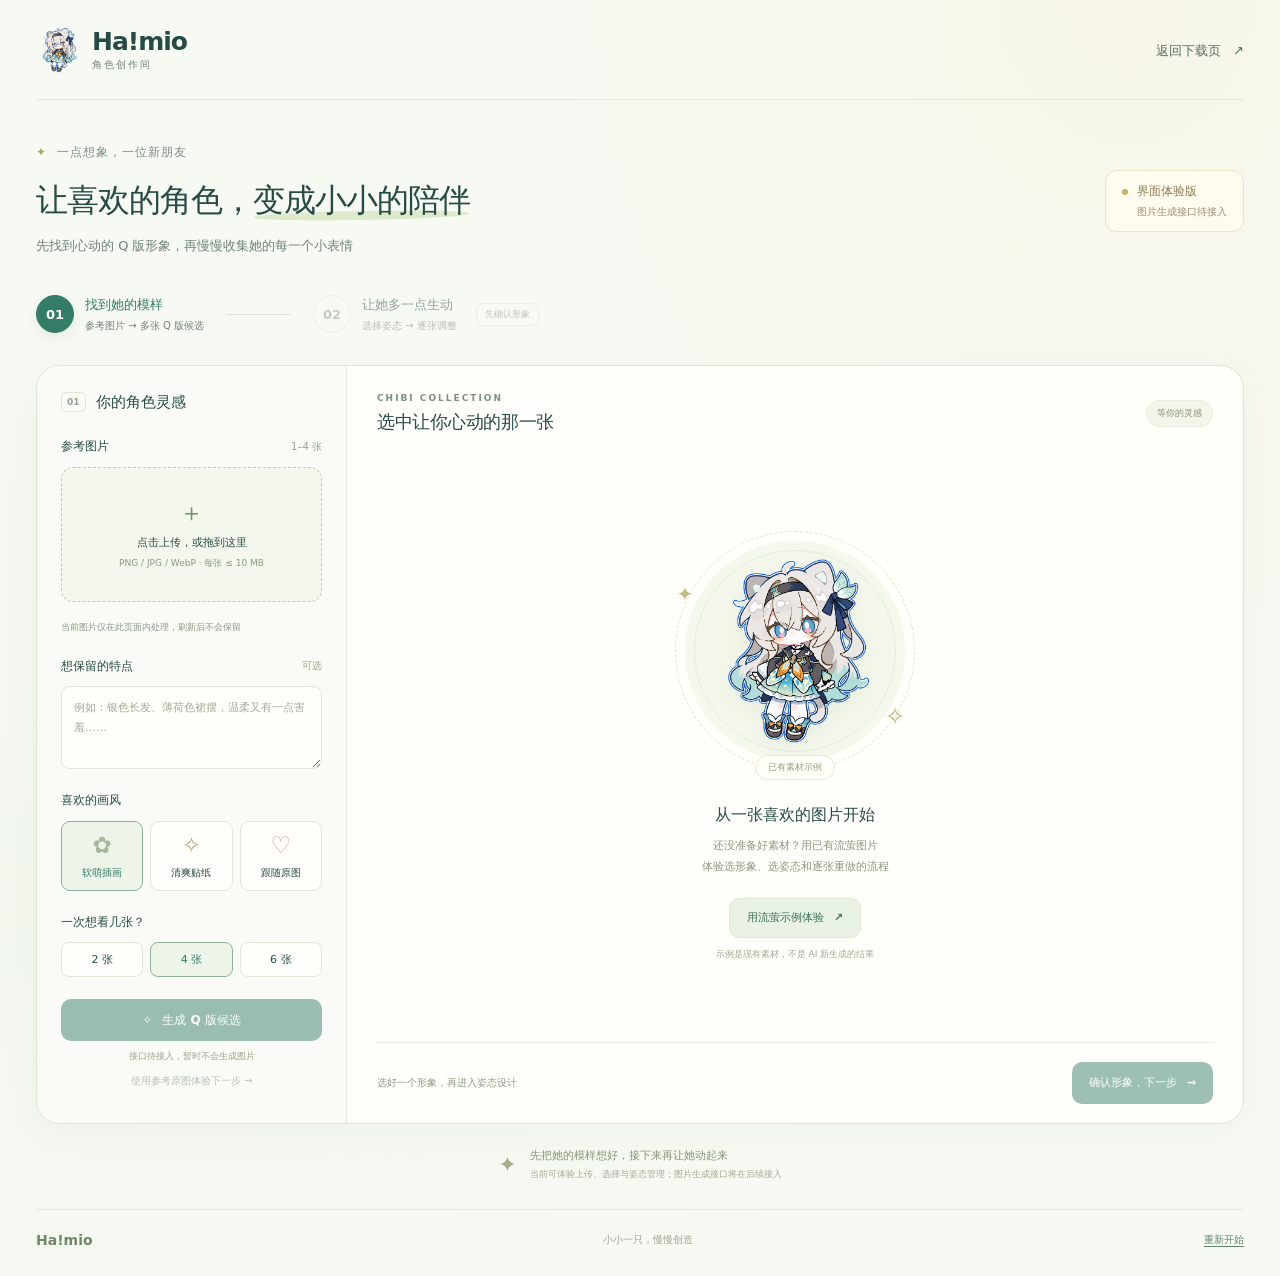
==== studio/index.html @ f78ba2a1 "Add two-step character studio interface preview" ====
<!doctype html>
<html lang="zh-CN">
<head>
  <meta charset="utf-8">
  <meta name="viewport" content="width=device-width,initial-scale=1">
  <meta name="theme-color" content="#f5f8f2">
  <meta name="description" content="Ha!mio 角色创作间：先选喜欢的 Q 版形象，再设计她的不同姿态。当前为界面体验版，图片生成接口待接入。">
  <title>角色创作间 · Ha!mio</title>
  <link rel="icon" href="../favicon.ico">
  <link rel="stylesheet" href="studio.css">
  <script type="module" src="studio.js"></script>
</head>
<body>
  <a class="skip-link" href="#workspace">跳到创作区域</a>
  <header class="header page-width">
    <a class="brand" href="../"><img src="../assets/idle.png" width="46" height="46" alt=""><span>Ha!mio <small>角色创作间</small></span></a>
    <nav aria-label="页面导航"><a href="../">返回下载页 <span aria-hidden="true">↗</span></a></nav>
  </header>
  <main class="page-width">
    <section class="intro" aria-labelledby="page-title">
      <div><p class="eyebrow"><span class="little-star" aria-hidden="true">✦</span> 一点想象，一位新朋友</p><h1 id="page-title">让喜欢的角色，<span>变成小小的陪伴</span></h1><p class="intro-text">先找到心动的 Q 版形象，再慢慢收集她的每一个小表情</p></div>
      <div class="mode-tag"><span class="status-dot" aria-hidden="true"></span><span>界面体验版<small id="api-label">图片生成接口待接入</small></span></div>
    </section>
    <div class="steps" aria-label="创作步骤">
      <button class="step is-current" id="step-one" aria-current="step"><span class="step-number">01</span><span>找到她的模样<small>参考图片 → 多张 Q 版候选</small></span></button>
      <span class="step-line" aria-hidden="true"></span>
      <button class="step" id="step-two" disabled><span class="step-number">02</span><span>让她多一点生动<small>选择姿态 → 逐张调整</small></span><span class="step-lock" id="step-lock">先确认形象</span></button>
    </div>

    <section class="workspace" id="workspace" aria-label="角色创作工作台">
      <div id="chibi-panel" class="workspace-layout">
        <aside class="control-panel">
          <div class="panel-heading"><span class="section-index">01</span><h2>你的角色灵感</h2></div>
          <div class="form-section"><label class="field-label" for="reference-input">参考图片 <span>1–4 张</span></label>
            <label class="upload-zone" id="upload-zone" for="reference-input"><span class="upload-icon" aria-hidden="true">＋</span><strong>点击上传，或拖到这里</strong><span>PNG / JPG / WebP · 每张 ≤ 10 MB</span><input id="reference-input" type="file" accept="image/png,image/jpeg,image/webp" multiple></label>
            <div id="reference-list" class="reference-list" aria-label="已上传的参考图"></div>
            <p class="field-note">当前图片仅在此页面内处理，刷新后不会保留</p>
          </div>
          <div class="form-section"><label class="field-label" for="description">想保留的特点 <span>可选</span></label><textarea id="description" maxlength="600" rows="3" placeholder="例如：银色长发、薄荷色裙摆，温柔又有一点害羞……"></textarea></div>
          <fieldset class="form-section"><legend class="field-label">喜欢的画风</legend><div class="style-options"><label><input type="radio" name="style" value="soft" checked><span><i aria-hidden="true">✿</i>软萌插画</span></label><label><input type="radio" name="style" value="sticker"><span><i aria-hidden="true">✧</i>清爽贴纸</span></label><label><input type="radio" name="style" value="reference"><span><i aria-hidden="true">♡</i>跟随原图</span></label></div></fieldset>
          <fieldset class="form-section"><legend class="field-label">一次想看几张？</legend><div class="count-options"><label><input type="radio" name="count" value="2"><span>2 张</span></label><label><input type="radio" name="count" value="4" checked><span>4 张</span></label><label><input type="radio" name="count" value="6"><span>6 张</span></label></div></fieldset>
          <button class="button primary full-width" id="generate-chibi" disabled><span aria-hidden="true">✧</span> 生成 Q 版候选</button>
          <p class="button-note">接口待接入，暂时不会生成图片</p>
          <button class="button text-button full-width" id="use-reference" disabled>使用参考原图体验下一步 →</button>
        </aside>
        <div class="result-panel">
          <div class="result-heading"><div><p class="eyebrow">CHIBI COLLECTION</p><h2>选中让你心动的那一张</h2></div><span class="small-pill" id="candidate-count">等你的灵感</span></div>
          <div class="notice" id="chibi-notice" role="status" hidden></div>
          <div id="candidate-empty" class="empty-state"><div class="sample-portrait"><span class="orbit" aria-hidden="true"></span><span class="spark spark-one" aria-hidden="true">✦</span><span class="spark spark-two" aria-hidden="true">✧</span><img src="../assets/idle.png" width="1254" height="1254" alt="已有的流萤示例形象"><span class="example-ribbon">已有素材示例</span></div><h3>从一张喜欢的图片开始</h3><p>还没准备好素材？用已有流萤图片<br>体验选形象、选姿态和逐张重做的流程</p><button class="button secondary" id="load-examples">用流萤示例体验 <span aria-hidden="true">↗</span></button><span class="empty-note">示例是现有素材，不是 AI 新生成的结果</span></div>
          <div class="candidate-grid" id="candidate-grid" aria-label="Q 版候选图片" hidden></div>
          <div class="result-footer"><p id="selection-note">选好一个形象，再进入姿态设计</p><button class="button primary" id="confirm-character" disabled>确认形象，下一步 <span aria-hidden="true">→</span></button></div>
        </div>
      </div>

      <div id="pose-panel" class="workspace-layout" hidden>
        <aside class="control-panel">
          <div class="panel-heading"><span class="section-index">02</span><h2>收集她的小姿态</h2></div>
          <div class="chosen-character"><img id="base-preview" alt="已确认的角色形象"><div><strong id="base-name">已确认形象</strong><span id="base-source"></span><button class="text-link" id="change-character">更换形象 ↗</button><button class="text-link base-download" id="download-base">下载图片 ↓</button></div></div>
          <fieldset class="form-section"><legend class="field-label">想看看哪些姿态？<span>可多选</span></legend><div class="pose-options" id="pose-options"></div></fieldset>
          <div class="form-section custom-pose"><label class="field-label" for="custom-pose-name">加一个特别的姿态 <span>可选</span></label><input id="custom-pose-name" maxlength="18" placeholder="例如：捧着一杯热可可"><label class="sr-only" for="custom-pose-description">姿态细节</label><textarea id="custom-pose-description" maxlength="180" rows="2" placeholder="补充动作、表情等细节"></textarea><button class="button subtle full-width" id="add-pose">＋ 添加自定义姿态</button></div>
          <button class="button primary full-width" id="generate-poses">生成所选姿态 <span aria-hidden="true">✧</span></button><p class="button-note">接口待接入，暂时不会生成图片</p><button class="button text-button full-width" id="load-pose-examples" hidden>查看对应的已有示例姿态</button>
        </aside>
        <div class="result-panel">
          <div class="result-heading"><div><p class="eyebrow">LITTLE MOMENTS</p><h2>每一种心情，都慢慢打磨</h2></div><span class="small-pill" id="pose-count">0 个姿态</span></div>
          <div class="notice" id="pose-notice" role="status" hidden></div>
          <div id="pose-empty" class="pose-empty"><span aria-hidden="true">✧</span><h3>开心、害羞，还是悄悄探头？</h3><p>在左侧选择一个或多个姿态<br>接入图片接口后，结果会出现在这里</p></div>
          <div class="pose-grid" id="pose-grid" aria-label="姿态图片" hidden></div>
          <div class="batch-bar" id="batch-bar" hidden><div><strong id="redo-count">已选 0 个姿态</strong><span>重做只影响勾选项，已有图片会保留</span></div><button class="button secondary" id="redo-selected" disabled>重做选中姿态 <span aria-hidden="true">↻</span></button></div>
          <div class="result-footer"><p>这一步只设计角色图片，不会生成桌宠安装包</p><button class="button subtle" id="export-project">保存设计 JSON <span aria-hidden="true">↓</span></button></div>
        </div>
      </div>
    </section>
    <aside class="bottom-note"><span aria-hidden="true">✦</span><p>先把她的模样想好，接下来再让她动起来<span>当前可体验上传、选择与姿态管理；图片生成接口将在后续接入</span></p></aside>
  </main>
  <footer class="page-width footer"><a href="../">Ha!mio</a><span>小小一只，慢慢创造</span><button class="text-link" id="reset-project">重新开始</button></footer>
  <noscript><p class="noscript">请开启浏览器 JavaScript，才能使用图片上传和角色设计功能</p></noscript>
</body>
</html>
---- studio/studio.css ----
@charset "UTF-8";
:root{--ink:#264b45;--muted:#71827c;--green:#337c67;--mint:#e9f3e8;--cream:#fff9e9;--line:#e2e9de;--paper:#fffefb;--pink:#f4e5dc;font-family:"Microsoft YaHei","PingFang SC",system-ui,sans-serif;font-synthesis:none;color:var(--ink);background:#f7f9f3}*{box-sizing:border-box}body{margin:0;background:radial-gradient(ellipse at 88% 0,#f7f0d85e,transparent 42%),radial-gradient(ellipse at 0 70%,#eaf3e75e,transparent 50%)}button,input,textarea{font:inherit}button,a,label{-webkit-tap-highlight-color:transparent}button{cursor:pointer;color:inherit}button:disabled{cursor:not-allowed;opacity:.48}button,a,input,textarea{outline-offset:4px}button:focus-visible,a:focus-visible,input:focus-visible,textarea:focus-visible{outline:3px solid #a47d51}a{color:inherit;text-decoration:none}img{display:block;max-width:100%}h1,h2,h3,p{margin:0}button{border:0}input,textarea{min-width:0}textarea{resize:vertical}fieldset{min-width:0;border:0;padding:0;margin:0}legend{padding:0;width:100%}[hidden]{display:none!important}.page-width{width:min(1280px,calc(100% - 72px));margin:auto}.header{height:100px;display:flex;align-items:center;justify-content:space-between;border-bottom:1px solid var(--line)}.brand{display:flex;align-items:center;gap:10px;font-size:25px;font-weight:800;letter-spacing:-1px}.brand img{object-fit:contain}.brand small{display:block;font-size:10px;letter-spacing:2px;font-weight:400;color:var(--muted);margin-top:2px}.header nav a{font-size:13px;color:#5a7066}.header nav span{margin-left:8px}.intro{display:flex;justify-content:space-between;gap:28px;align-items:center;padding:44px 0 33px}.eyebrow{font-size:10px;letter-spacing:2px;font-weight:600;color:#7b9181}.intro .eyebrow{font-size:12px;letter-spacing:1px;margin-bottom:15px}.little-star{color:#a8a75e;margin-right:5px}h1{font-size:32px;letter-spacing:-1px;line-height:1.5}h1 span{position:relative;display:inline-block}h1 span:after{content:"";position:absolute;bottom:4px;left:0;right:0;height:9px;background:#dceacb;z-index:-1;border-radius:70%;transform:rotate(-1deg)}.intro-text{font-size:13px;line-height:1.8;color:var(--muted);margin-top:10px}.mode-tag{flex-shrink:0;display:flex;align-items:flex-start;gap:9px;background:#fffbee;border:1px solid #eee3c4;border-radius:12px;padding:12px 16px;font-size:12px;color:#8b7954}.mode-tag small{display:block;margin-top:5px;font-size:10px;color:#9a8d72}.status-dot{width:6px;height:6px;border-radius:50%;background:#c9ae63;margin-top:6px}.steps{display:flex;align-items:center;padding:0 0 27px;gap:22px}.step{background:none;text-align:left;display:flex;align-items:center;gap:11px;padding:5px 0;font-size:13px;font-weight:600;white-space:nowrap}.step small{display:block;font-size:10px;font-weight:400;color:var(--muted);margin-top:5px}.step-number{display:flex;align-items:center;justify-content:center;width:38px;height:38px;border:1px solid #dce5d7;border-radius:50%;font-size:13px;font-weight:600;color:#8b9c8c}.step.is-current .step-number{background:var(--green);color:#fff;border-color:var(--green);box-shadow:0 4px 12px #337c6718}.step.is-current>span:nth-child(2){color:var(--green)}.step-line{height:1px;width:65px;background:#dbe5d7}.step-lock{font-size:9px;color:#839281;border:1px solid #dde5d8;padding:4px 8px;border-radius:6px;margin-left:8px}.workspace{background:var(--paper);border:1px solid #dce6d6;border-radius:24px;box-shadow:0 8px 36px #3d655609;overflow:hidden;scroll-margin-top:20px}.workspace-layout{display:grid;grid-template-columns:310px minmax(0,1fr)}.control-panel{padding:26px 24px;background:#fafbf6;border-right:1px solid var(--line)}.panel-heading{display:flex;align-items:center;gap:10px;margin-bottom:25px}.section-index{font-size:9px;font-weight:700;color:#96a38b;border:1px solid #e0e7d8;border-radius:5px;padding:4px 5px}.panel-heading h2{font-size:15px}.form-section{margin-bottom:22px}.field-label{display:flex;align-items:center;justify-content:space-between;font-size:12px;font-weight:600;line-height:1.6;margin-bottom:10px}.field-label>span{font-size:10px;font-weight:400;color:#95a08b}.upload-zone{display:flex;position:relative;align-items:center;flex-direction:column;justify-content:center;min-height:135px;border:1px dashed #bdceaf;background:#f4f7ed;border-radius:12px;cursor:pointer;transition:background .2s,border-color .2s;text-align:center;padding:14px 8px}.upload-zone:hover,.upload-zone.drag-over{background:#eaf3e3;border-color:var(--green)}.upload-zone:focus-within{outline:3px solid #a47d51;outline-offset:4px}.upload-icon{font-size:25px;line-height:1.2;color:#78936d;font-weight:300;margin-bottom:7px}.upload-zone strong{font-size:11px;font-weight:500}.upload-zone>span:last-of-type{font-size:9px;color:#8a9b7f;margin-top:7px}.upload-zone input{position:absolute;inset:0;opacity:0;width:100%;height:100%;cursor:pointer}.field-note{font-size:9px;line-height:1.8;color:#8c9783;margin-top:8px}.reference-list{display:grid;grid-template-columns:repeat(4,1fr);gap:7px;margin-top:9px}.reference-item{position:relative;aspect-ratio:1;border:1px solid var(--line);border-radius:7px;background:white;overflow:hidden}.reference-item img{width:100%;height:100%;object-fit:contain}.reference-item button{position:absolute;right:1px;top:1px;border-radius:50%;width:22px;height:22px;background:#ffffffec;font-size:15px;line-height:1;padding:0;box-shadow:0 1px 4px #0002}textarea,input[type=text],#custom-pose-name{display:block;width:100%;border:1px solid #e0e6da;border-radius:9px;padding:11px 12px;font-size:11px;line-height:1.8;color:var(--ink);background:#fffefb}textarea::placeholder,input::placeholder{color:#a1aa98}.style-options,.count-options{display:flex;gap:7px}.style-options label,.count-options label{position:relative;flex:1;cursor:pointer}.style-options input,.count-options input{position:absolute;opacity:0;inset:0;width:100%;height:100%;margin:0;cursor:pointer}.style-options span{display:flex;flex-direction:column;align-items:center;font-size:10px;border:1px solid #e1e7da;border-radius:9px;padding:10px 2px;gap:7px;background:#fffefb}.style-options i{font-style:normal;font-size:23px;color:#a4b79a;line-height:1.2}.style-options label:nth-child(2) i{color:#c0ad83}.style-options label:nth-child(3) i{color:#c1a9a0}.count-options span{display:block;text-align:center;border:1px solid #e0e7d9;padding:9px 0;border-radius:8px;font-size:11px;background:#fffefb}.style-options input:checked+span,.count-options input:checked+span{border-color:#8db299;background:#edf5e9;color:var(--green)}.style-options input:focus-visible+span,.count-options input:focus-visible+span{outline:3px solid #a47d51;outline-offset:3px}.button{display:inline-flex;align-items:center;justify-content:center;gap:10px;min-height:42px;border-radius:10px;padding:11px 17px;font-size:12px;line-height:1.4;font-weight:600;transition:background .2s,box-shadow .2s}.button:not(:disabled):hover{box-shadow:0 4px 12px #315e4212}.primary{background:var(--green);color:white}.primary:not(:disabled):hover{background:#276b56}.secondary{background:#e9f2e4;color:#3b7159;border:1px solid #dce8d5}.subtle{background:#fff;border:1px solid #dce5d5;color:#587251}.text-button{background:none;font-size:10px;font-weight:400;min-height:32px;padding:9px 0;color:#6a8472}.full-width{width:100%}.button-note{text-align:center;color:#9aa38d;font-size:9px;line-height:1.7;margin-top:8px}.result-panel{min-width:0;padding:27px 30px 0;display:flex;flex-direction:column;min-height:720px}.result-heading{display:flex;justify-content:space-between;align-items:center;gap:14px;margin-bottom:21px}.result-heading .eyebrow{font-size:9px;margin-bottom:7px}.result-heading h2{font-size:18px;letter-spacing:-.3px}.small-pill{display:inline-block;flex-shrink:0;font-size:9px;background:#f3f5eb;border:1px solid #e8ecde;color:#859174;border-radius:20px;padding:6px 10px}.empty-state{flex:1;display:flex;align-items:center;flex-direction:column;text-align:center;justify-content:center;padding:4px 0 24px;min-height:480px}.sample-portrait{position:relative;width:255px;height:270px;display:flex;align-items:center;justify-content:center}.sample-portrait img{position:relative;width:190px;z-index:1;filter:drop-shadow(0 7px 10px #777e4e12);animation:gentle-sway 7s ease-in-out infinite;transform-origin:center 75%}.orbit{position:absolute;width:240px;height:240px;border-radius:50%;background:radial-gradient(circle,#f3f5e4 0,#f4f8ed 65%,transparent 66%);border:1px dashed #dce7cf}.orbit:before{content:"";position:absolute;inset:18px;border-radius:50%;border:1px solid #e5eddb}.spark{position:absolute;color:#c4bc7b;font-size:20px;z-index:2}.spark-one{left:9px;top:66px}.spark-two{right:17px;bottom:55px;font-size:25px}.example-ribbon{position:absolute;bottom:6px;z-index:3;background:#fffef8;border:1px solid #e5e8d9;border-radius:20px;padding:5px 12px;font-size:9px;color:#90a07d}.empty-state h3{font-size:16px;margin-top:19px}.empty-state p{font-size:11px;color:#8b9781;line-height:1.9;margin-top:10px}.empty-state .button{margin-top:20px;font-size:11px;min-height:39px}.empty-note{font-size:9px;color:#a0aa94;margin-top:10px}.result-footer{margin-top:auto;border-top:1px solid #e8ecdf;display:flex;align-items:center;justify-content:space-between;gap:16px;padding:19px 0}.result-footer p{font-size:10px;color:#8e9b85;line-height:1.7;max-width:55%}.result-footer .button{font-size:11px}.notice{font-size:11px;line-height:1.8;background:#fff8e7;border:1px solid #eaddbc;color:#897343;padding:12px 14px;border-radius:10px;margin-bottom:16px;overflow-wrap:anywhere}.notice.error{background:#fff3ec;border-color:#efd7c6;color:#986449}.candidate-grid,.pose-grid{display:grid;grid-template-columns:repeat(2,minmax(0,1fr));gap:16px;padding-bottom:24px}.candidate-card{border:1px solid #e2e8d9;border-radius:14px;overflow:hidden;background:white;position:relative;transition:border-color .2s,box-shadow .2s}.candidate-card.is-selected{border:2px solid #6c9d7d;box-shadow:0 3px 16px #507f6810}.candidate-card.is-selected .candidate-visual{margin:-1px -1px 0}.candidate-select{width:100%;display:block;background:none;text-align:left;padding:0}.candidate-visual{display:flex;justify-content:center;align-items:center;background:#f4f7ec;aspect-ratio:1.18;position:relative;overflow:hidden}.candidate-card:nth-child(2n) .candidate-visual{background:#fbf5e8}.candidate-card:nth-child(3n) .candidate-visual{background:#f7eeea}.candidate-visual img{width:82%;height:90%;object-fit:contain}.candidate-meta{padding:12px 13px;display:flex;justify-content:space-between;align-items:center;gap:10px}.candidate-meta strong{font-size:12px;font-weight:500}.candidate-meta small{display:block;font-size:9px;color:#98a08e;margin-top:4px}.selection-circle{display:flex;align-items:center;justify-content:center;flex-shrink:0;width:21px;height:21px;border:1px solid #d2decb;border-radius:50%;color:transparent;font-size:12px}.is-selected .selection-circle{background:#6d9470;border-color:#6d9470;color:#fff}.source-badge{position:absolute;left:10px;top:10px;font-size:9px;background:#fffef4e8;color:#8b8c6e;border:1px solid #e5e4d4;border-radius:5px;padding:4px 7px;z-index:1}.chosen-character{display:flex;align-items:center;gap:14px;background:#f0f5e9;border-radius:12px;padding:12px;margin-bottom:25px;border:1px solid #e2ead8}.chosen-character img{width:66px;height:79px;object-fit:contain}.chosen-character strong{font-size:12px;display:block}.chosen-character span{display:block;font-size:9px;color:#909d81;margin:5px 0 6px}.text-link{font-size:10px;color:#5f846a;background:none;border:0;padding:0;text-decoration:underline;text-underline-offset:3px}.pose-options{display:grid;grid-template-columns:repeat(2,minmax(0,1fr));gap:8px}.pose-option{display:flex;align-items:center;gap:6px;font-size:11px;border:1px solid #e1e7da;border-radius:8px;background:#fffefb;padding:10px 8px;cursor:pointer;line-height:1.5;overflow-wrap:anywhere}.pose-option:has(input:checked){background:#edf5e9;border-color:#9fb89a}.pose-option input{accent-color:var(--green);margin:0;width:13px;height:13px;flex-shrink:0}.custom-pose textarea{margin-top:7px}.custom-pose .button{font-size:10px;margin-top:8px;min-height:34px;padding:8px}.pose-empty{display:flex;flex:1;align-items:center;justify-content:center;flex-direction:column;min-height:390px;text-align:center;color:#91a083}.pose-empty>span{font-size:68px;color:#ccd8b8;font-weight:300;margin-bottom:22px}.pose-empty h3{font-size:15px;font-weight:500;color:#768b6e}.pose-empty p{font-size:11px;line-height:1.9;margin-top:12px}.pose-card{border:1px solid #e0e6d9;border-radius:14px;overflow:hidden;background:white;min-width:0}.pose-card.is-redo-selected{border-color:#9ab291;box-shadow:0 0 0 1px #9ab291}.pose-image{position:relative;aspect-ratio:1.2;background:#f3f6ec;display:flex;align-items:center;justify-content:center;overflow:hidden}.pose-card:nth-child(2n) .pose-image{background:#faf5ea}.pose-image img{width:86%;height:91%;object-fit:contain}.pose-image-placeholder{text-align:center;color:#a5b197;font-size:11px;line-height:2}.pose-image-placeholder span{display:block;font-size:37px;color:#ccd9bc;line-height:1.6}.pose-info{padding:11px 12px}.pose-title{display:flex;align-items:center;justify-content:space-between;gap:8px}.pose-title strong{font-size:12px;font-weight:500;overflow-wrap:anywhere}.pose-title label{display:flex;align-items:center;gap:4px;font-size:9px;color:#85977b;cursor:pointer;white-space:nowrap}.pose-title input{accent-color:var(--green);width:13px;height:13px;margin:0}.pose-status{font-size:9px;color:#9a9c83;line-height:1.7;margin-top:6px;min-height:16px}.pose-actions{display:flex;align-items:center;justify-content:space-between;gap:6px;margin-top:10px}.pose-actions button{font-size:9px;border:1px solid #e2e7d9;border-radius:6px;padding:6px 9px;background:#fafcf6;color:#6a8060}.pose-actions .download-pose{background:none;border:0;padding:6px 0;color:#879775}.batch-bar{display:flex;align-items:center;justify-content:space-between;gap:12px;border:1px solid #e1e8d8;background:#f4f7ec;border-radius:12px;padding:12px 14px;margin-bottom:24px}.batch-bar strong{font-size:11px;font-weight:500}.batch-bar span{display:block;font-size:9px;color:#98a28b;margin-top:5px}.batch-bar .button{font-size:10px;min-height:35px;padding:8px 12px}.batch-bar .button span{display:inline;margin:0;font-size:14px;color:inherit}.bottom-note{display:flex;align-items:center;gap:13px;justify-content:center;margin:24px 0 28px;color:#a3ad87}.bottom-note>span{font-size:22px}.bottom-note p{font-size:11px;color:#849777}.bottom-note p span{display:block;font-size:9px;color:#a0ab94;margin-top:5px}.footer{border-top:1px solid var(--line);padding:22px 0 28px;display:flex;align-items:center;justify-content:space-between;font-size:10px;color:#9aa58d}.footer>a{font-size:14px;font-weight:700;color:#6f8667}.skip-link{position:absolute;top:-100px;left:15px;z-index:10;padding:12px;background:white;border:1px solid var(--green)}.skip-link:focus{top:15px}.sr-only{position:absolute;width:1px;height:1px;padding:0;margin:-1px;overflow:hidden;clip:rect(0,0,0,0);white-space:nowrap;border:0}.noscript{padding:25px;text-align:center;background:#fff2d7;color:#80662d}@keyframes gentle-sway{0%,100%{transform:rotate(-1.5deg) translateY(0)}50%{transform:rotate(1.5deg) translateY(-4px)}}@media(min-width:1400px){.intro{padding-top:52px}.workspace-layout{grid-template-columns:320px minmax(0,1fr)}.result-panel{padding:30px 36px 0}.empty-state{min-height:490px}}@media(max-width:1000px){.page-width{width:calc(100% - 42px)}h1{font-size:26px}.intro{gap:15px}.mode-tag{font-size:10px;padding:10px}.mode-tag small{font-size:9px}.workspace-layout{grid-template-columns:270px minmax(0,1fr)}.control-panel{padding:22px 20px}.result-panel{padding:24px 22px 0}.result-heading h2{font-size:16px}.small-pill{font-size:8px}.result-footer{flex-wrap:wrap}.result-footer p{max-width:100%}.candidate-grid,.pose-grid{gap:12px}.candidate-meta{padding:10px}.pose-title{flex-wrap:wrap}.sample-portrait{width:235px;height:250px}.orbit{width:215px;height:215px}.sample-portrait img{width:180px}.step-lock{display:none}}@media(max-width:760px){.page-width{width:calc(100% - 32px)}.header{height:79px}.brand{font-size:22px}.brand img{width:39px;height:39px}.header nav a{font-size:11px}.intro{padding:28px 0 23px;align-items:flex-start;flex-direction:column;gap:16px}.intro .eyebrow{font-size:10px;margin-bottom:9px}h1{font-size:25px;line-height:1.5;max-width:380px}h1 span{display:block;width:max-content}.intro-text{font-size:11px;margin-top:9px}.mode-tag{padding:7px 11px;align-items:center;gap:6px;border-radius:8px}.mode-tag>span:last-child{display:flex;align-items:center;gap:8px}.mode-tag small{margin:0;border-left:1px solid #dfd3b5;padding-left:8px}.status-dot{margin:0;width:5px;height:5px}.steps{gap:12px;padding-bottom:21px}.step{font-size:11px;gap:7px;white-space:normal}.step small{font-size:8px;margin-top:4px}.step-number{width:31px;height:31px;font-size:11px;flex-shrink:0}.step-line{flex:1;min-width:8px;max-width:40px}.workspace{border-radius:18px}.workspace-layout{display:flex;flex-direction:column}.control-panel{padding:23px 21px;border-right:0;border-bottom:1px solid var(--line)}.panel-heading{margin-bottom:19px}.form-section{margin-bottom:18px}.field-label{font-size:12px}.upload-zone{min-height:110px}.reference-list{grid-template-columns:repeat(4,60px)}.style-options span{padding:9px 2px;flex-direction:row;justify-content:center;gap:7px}.style-options i{font-size:21px}.button{min-height:43px}.text-button{min-height:36px}.result-panel{padding:22px 18px 0;min-height:540px}.result-heading{margin-bottom:17px}.result-heading h2{font-size:16px}.result-heading .eyebrow{font-size:8px}.empty-state{min-height:400px;padding:0 0 26px}.sample-portrait{height:230px}.empty-state h3{margin-top:10px;font-size:15px}.empty-state p{font-size:11px}.empty-state .button{margin-top:16px}.result-footer{padding:16px 0;gap:12px}.result-footer .button{flex-shrink:0;font-size:10px;padding:11px 13px}.result-footer p{font-size:9px;max-width:43%}.candidate-grid,.pose-grid{gap:10px}.candidate-meta{gap:3px;padding:10px 8px}.candidate-meta strong{font-size:10px}.candidate-meta small{font-size:8px}.selection-circle{width:18px;height:18px;font-size:10px}.source-badge{left:6px;top:6px;font-size:8px;padding:3px 5px}.candidate-visual{aspect-ratio:.94}.candidate-visual img{width:90%;height:88%}.pose-options{grid-template-columns:repeat(3,minmax(0,1fr))}.pose-option{font-size:10px;padding:10px 7px}.chosen-character{padding:10px 14px;margin-bottom:18px}.chosen-character img{height:70px;width:60px}.pose-empty{min-height:280px}.pose-image{aspect-ratio:1}.pose-info{padding:9px}.pose-title strong{font-size:11px}.pose-actions{flex-wrap:wrap}.pose-actions button{font-size:9px;padding:6px}.batch-bar{padding:10px;gap:8px}.batch-bar strong{font-size:10px}.batch-bar>div span{font-size:8px;max-width:160px;line-height:1.6}.batch-bar .button{font-size:9px;padding:8px;white-space:nowrap}.bottom-note{margin:22px 4px;text-align:left;align-items:flex-start;gap:8px}.bottom-note p{font-size:10px;line-height:1.8}.bottom-note p span{font-size:9px;margin-top:1px}.footer{padding:20px 0;font-size:9px}.footer .text-link{font-size:9px}}@media(prefers-reduced-motion:reduce){*,*::before,*::after{animation:none!important;transition:none!important;scroll-behavior:auto!important}}
.base-download{display:block;margin-top:9px;color:#859775}
img{height:auto}.sample-portrait img{height:auto;object-fit:contain}
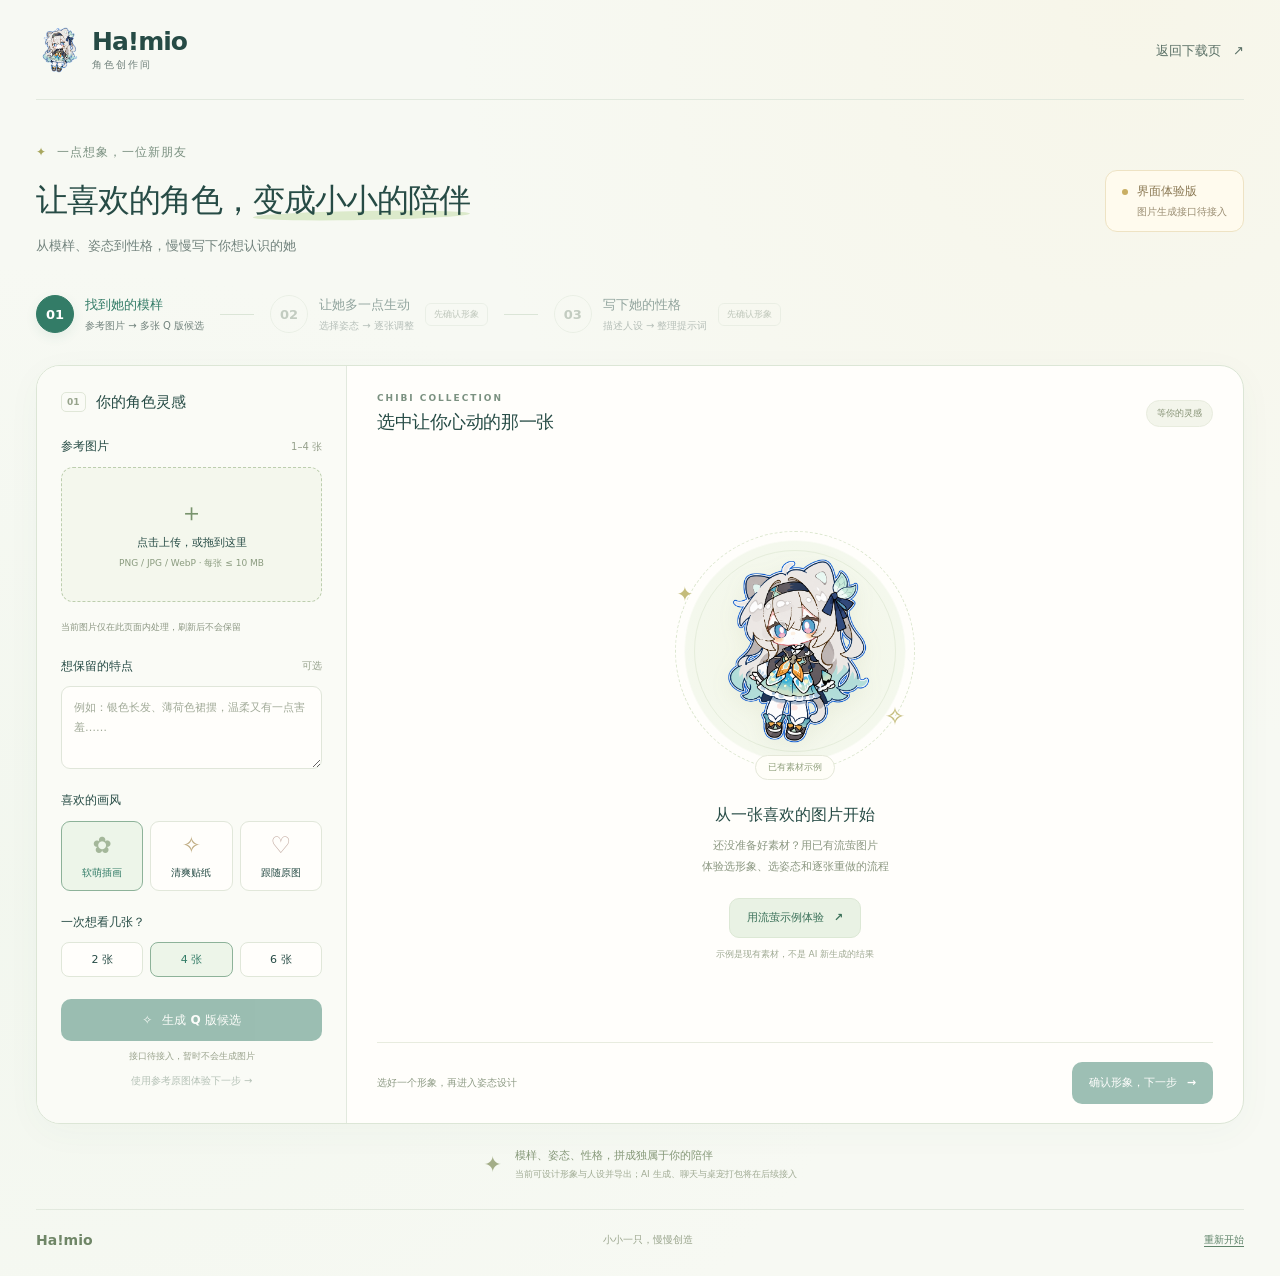
==== commit aca34307: "Add persona writing step and reusable prompt export" ====
--- a/studio/index.html
+++ b/studio/index.html
@@ -4,7 +4,7 @@
   <meta charset="utf-8">
   <meta name="viewport" content="width=device-width,initial-scale=1">
   <meta name="theme-color" content="#f5f8f2">
-  <meta name="description" content="Ha!mio 角色创作间：先选喜欢的 Q 版形象，再设计她的不同姿态。当前为界面体验版，图片生成接口待接入。">
+  <meta name="description" content="Ha!mio 角色创作间：选择 Q 版形象、设计姿态，再写下专属人设。当前为界面体验版，AI 接口待接入。">
   <title>角色创作间 · Ha!mio</title>
   <link rel="icon" href="../favicon.ico">
   <link rel="stylesheet" href="studio.css">
@@ -18,13 +18,15 @@
   </header>
   <main class="page-width">
     <section class="intro" aria-labelledby="page-title">
-      <div><p class="eyebrow"><span class="little-star" aria-hidden="true">✦</span> 一点想象，一位新朋友</p><h1 id="page-title">让喜欢的角色，<span>变成小小的陪伴</span></h1><p class="intro-text">先找到心动的 Q 版形象，再慢慢收集她的每一个小表情</p></div>
+      <div><p class="eyebrow"><span class="little-star" aria-hidden="true">✦</span> 一点想象，一位新朋友</p><h1 id="page-title">让喜欢的角色，<span>变成小小的陪伴</span></h1><p class="intro-text">从模样、姿态到性格，慢慢写下你想认识的她</p></div>
       <div class="mode-tag"><span class="status-dot" aria-hidden="true"></span><span>界面体验版<small id="api-label">图片生成接口待接入</small></span></div>
     </section>
     <div class="steps" aria-label="创作步骤">
       <button class="step is-current" id="step-one" aria-current="step"><span class="step-number">01</span><span>找到她的模样<small>参考图片 → 多张 Q 版候选</small></span></button>
       <span class="step-line" aria-hidden="true"></span>
       <button class="step" id="step-two" disabled><span class="step-number">02</span><span>让她多一点生动<small>选择姿态 → 逐张调整</small></span><span class="step-lock" id="step-lock">先确认形象</span></button>
+      <span class="step-line" aria-hidden="true"></span>
+      <button class="step" id="step-three" disabled><span class="step-number">03</span><span>写下她的性格<small>描述人设 → 整理提示词</small></span><span class="step-lock" id="persona-step-lock">先确认形象</span></button>
     </div>
 
     <section class="workspace" id="workspace" aria-label="角色创作工作台">
@@ -66,11 +68,60 @@
           <div id="pose-empty" class="pose-empty"><span aria-hidden="true">✧</span><h3>开心、害羞，还是悄悄探头？</h3><p>在左侧选择一个或多个姿态<br>接入图片接口后，结果会出现在这里</p></div>
           <div class="pose-grid" id="pose-grid" aria-label="姿态图片" hidden></div>
           <div class="batch-bar" id="batch-bar" hidden><div><strong id="redo-count">已选 0 个姿态</strong><span>重做只影响勾选项，已有图片会保留</span></div><button class="button secondary" id="redo-selected" disabled>重做选中姿态 <span aria-hidden="true">↻</span></button></div>
-          <div class="result-footer"><p>这一步只设计角色图片，不会生成桌宠安装包</p><button class="button subtle" id="export-project">保存设计 JSON <span aria-hidden="true">↓</span></button></div>
+          <div class="result-footer pose-footer"><p>姿态可以以后补充，先给她一个独特的性格</p><div class="footer-actions"><button class="button subtle" id="export-project">保存设计 JSON <span aria-hidden="true">↓</span></button><button class="button primary" id="continue-persona">下一步，设计人设 <span aria-hidden="true">→</span></button></div></div>
+        </div>
+      </div>
+
+      <div id="persona-panel" class="workspace-layout persona-layout" hidden>
+        <aside class="control-panel persona-controls">
+          <div class="panel-heading"><span class="section-index">03</span><h2>她会是怎样的人？</h2></div>
+          <button class="text-link persona-back" id="persona-back">← 返回姿态设计</button>
+          <div class="form-section">
+            <label class="field-label" for="persona-name">角色名字</label>
+            <input type="text" id="persona-name" maxlength="40" placeholder="给她一个喜欢的名字">
+          </div>
+          <div class="form-section">
+            <label class="field-label" for="persona-brief">用你自己的话描述她 <span>创作起点</span></label>
+            <textarea id="persona-brief" maxlength="3000" rows="5" placeholder="例如：她是个温柔、有点害羞的老朋友。想陪我聊天，却怕打扰到我。说话用短句，会轻轻问一句‘今天过得怎么样呀？’……"></textarea>
+            <p class="field-note">你写下的内容会整理进右侧提示词，细节可以继续补充</p>
+            <div class="persona-brief-actions"><button class="button secondary" id="persona-ai-refine">让 AI 帮我细化 <span aria-hidden="true">✧</span></button><button class="text-link" id="persona-use-example">填入流萤人设示例</button></div>
+            <p class="field-note">AI 细化接口待接入，目前可手动编辑并导出提示词</p>
+          </div>
+          <div class="notice" id="persona-notice" role="status" hidden></div>
+          <details class="persona-group" open>
+            <summary><span>认识她</span><small>身份、性格与关系</small></summary>
+            <div class="persona-group-body">
+              <div class="form-section"><label class="field-label" for="persona-identity">她的身份</label><textarea id="persona-identity" maxlength="500" rows="2" placeholder="她是谁？来自哪里？现在在做什么？"></textarea></div>
+              <div class="form-section"><label class="field-label" for="persona-personality">性格与小习惯</label><textarea id="persona-personality" maxlength="800" rows="3" placeholder="例如：体贴、慢热，熟悉后会偷偷撒娇；担心打扰别人，但也有自己的喜好"></textarea></div>
+              <div class="form-section"><label class="field-label" for="persona-relationship">你们的关系</label><textarea id="persona-relationship" maxlength="700" rows="3" placeholder="是初次见面、老朋友，还是彼此有好感？有哪些共同回忆？"></textarea></div>
+            </div>
+          </details>
+          <details class="persona-group" open>
+            <summary><span>听她说话</span><small>语气与对话示例</small></summary>
+            <div class="persona-group-body">
+              <div class="form-section"><label class="field-label" for="persona-speech">说话方式</label><textarea id="persona-speech" maxlength="1000" rows="3" placeholder="句子长短、常用称呼、语气词、标点，以及不喜欢的表达方式"></textarea></div>
+              <div class="form-section"><label class="field-label" for="persona-greeting">第一句招呼</label><textarea id="persona-greeting" maxlength="300" rows="2" placeholder="例如：你回来啦……今天，有什么想告诉我的吗？"></textarea></div>
+              <div class="form-section"><label class="field-label" for="persona-examples">几句对话示例 <span>可选</span></label><textarea id="persona-examples" maxlength="1500" rows="4" placeholder="我：今天有点累&#10;她：那……先休息一小会儿，好不好呀？"></textarea></div>
+            </div>
+          </details>
+          <details class="persona-group">
+            <summary><span>补充她的故事</span><small>经历与相处边界</small></summary>
+            <div class="persona-group-body">
+              <div class="form-section"><label class="field-label" for="persona-background">经历、回忆与人物关系 <span>可选</span></label><textarea id="persona-background" maxlength="1500" rows="5" placeholder="重要经历、熟悉的人、珍惜的回忆，以及你想沿用的世界观设定"></textarea></div>
+              <div class="form-section"><label class="field-label" for="persona-boundaries">相处时需要注意什么？ <span>可选</span></label><textarea id="persona-boundaries" maxlength="800" rows="3" placeholder="例如：保持纯情，不催促我回复；不要编造共同经历，聊天时不用旁白解说"></textarea></div>
+            </div>
+          </details>
+        </aside>
+        <div class="result-panel persona-result">
+          <div class="result-heading"><div><p class="eyebrow">A LITTLE PERSONALITY</p><h2>让每一句话，都更像她</h2></div><span class="small-pill">本地整理</span></div>
+          <div class="persona-character"><div class="persona-avatar-wrap"><img id="persona-avatar" alt="正在设计人设的角色"></div><div><span class="persona-character-caption">正在认识</span><strong id="persona-character-name">你的角色</strong><span id="persona-source"></span></div><span class="persona-character-spark" aria-hidden="true">✦</span></div>
+          <section class="persona-preview-section" aria-labelledby="dialogue-preview-title"><div class="persona-section-heading"><h3 id="dialogue-preview-title">听听你写的她</h3><span>手写内容预览</span></div><div id="persona-dialogue" class="persona-dialogue"><p class="persona-preview-empty">写下一句招呼或对话示例，它们会出现在这里</p></div><p class="field-note">这里只展示你填写的台词，不是 AI 实时回复</p></section>
+          <section class="persona-prompt-section" aria-labelledby="prompt-preview-title"><div class="persona-section-heading"><h3 id="prompt-preview-title">她的人设提示词</h3><span id="prompt-count">0 字</span></div><label class="sr-only" for="prompt-preview">根据填写内容整理的人设提示词</label><textarea id="prompt-preview" readonly rows="18" placeholder="左侧的设定会整理为可复制的人设提示词"></textarea><p class="field-note">随填写内容更新，可供后续聊天功能使用；尚未连接 AI 对话</p><div class="persona-prompt-actions"><button class="button secondary" id="copy-prompt">复制提示词</button><button class="button subtle" id="download-prompt">下载 TXT <span aria-hidden="true">↓</span></button></div></section>
+          <div class="result-footer persona-footer"><p>把形象、姿态和人设一起保存，留住这次创作</p><button class="button primary" id="persona-export">保存完整设计 JSON <span aria-hidden="true">↓</span></button></div>
         </div>
       </div>
     </section>
-    <aside class="bottom-note"><span aria-hidden="true">✦</span><p>先把她的模样想好，接下来再让她动起来<span>当前可体验上传、选择与姿态管理；图片生成接口将在后续接入</span></p></aside>
+    <aside class="bottom-note"><span aria-hidden="true">✦</span><p>模样、姿态、性格，拼成独属于你的陪伴<span>当前可设计形象与人设并导出；AI 生成、聊天与桌宠打包将在后续接入</span></p></aside>
   </main>
   <footer class="page-width footer"><a href="../">Ha!mio</a><span>小小一只，慢慢创造</span><button class="text-link" id="reset-project">重新开始</button></footer>
   <noscript><p class="noscript">请开启浏览器 JavaScript，才能使用图片上传和角色设计功能</p></noscript>
--- a/studio/studio.css
+++ b/studio/studio.css
@@ -2,3 +2,92 @@
 :root{--ink:#264b45;--muted:#71827c;--green:#337c67;--mint:#e9f3e8;--cream:#fff9e9;--line:#e2e9de;--paper:#fffefb;--pink:#f4e5dc;font-family:"Microsoft YaHei","PingFang SC",system-ui,sans-serif;font-synthesis:none;color:var(--ink);background:#f7f9f3}*{box-sizing:border-box}body{margin:0;background:radial-gradient(ellipse at 88% 0,#f7f0d85e,transparent 42%),radial-gradient(ellipse at 0 70%,#eaf3e75e,transparent 50%)}button,input,textarea{font:inherit}button,a,label{-webkit-tap-highlight-color:transparent}button{cursor:pointer;color:inherit}button:disabled{cursor:not-allowed;opacity:.48}button,a,input,textarea{outline-offset:4px}button:focus-visible,a:focus-visible,input:focus-visible,textarea:focus-visible{outline:3px solid #a47d51}a{color:inherit;text-decoration:none}img{display:block;max-width:100%}h1,h2,h3,p{margin:0}button{border:0}input,textarea{min-width:0}textarea{resize:vertical}fieldset{min-width:0;border:0;padding:0;margin:0}legend{padding:0;width:100%}[hidden]{display:none!important}.page-width{width:min(1280px,calc(100% - 72px));margin:auto}.header{height:100px;display:flex;align-items:center;justify-content:space-between;border-bottom:1px solid var(--line)}.brand{display:flex;align-items:center;gap:10px;font-size:25px;font-weight:800;letter-spacing:-1px}.brand img{object-fit:contain}.brand small{display:block;font-size:10px;letter-spacing:2px;font-weight:400;color:var(--muted);margin-top:2px}.header nav a{font-size:13px;color:#5a7066}.header nav span{margin-left:8px}.intro{display:flex;justify-content:space-between;gap:28px;align-items:center;padding:44px 0 33px}.eyebrow{font-size:10px;letter-spacing:2px;font-weight:600;color:#7b9181}.intro .eyebrow{font-size:12px;letter-spacing:1px;margin-bottom:15px}.little-star{color:#a8a75e;margin-right:5px}h1{font-size:32px;letter-spacing:-1px;line-height:1.5}h1 span{position:relative;display:inline-block}h1 span:after{content:"";position:absolute;bottom:4px;left:0;right:0;height:9px;background:#dceacb;z-index:-1;border-radius:70%;transform:rotate(-1deg)}.intro-text{font-size:13px;line-height:1.8;color:var(--muted);margin-top:10px}.mode-tag{flex-shrink:0;display:flex;align-items:flex-start;gap:9px;background:#fffbee;border:1px solid #eee3c4;border-radius:12px;padding:12px 16px;font-size:12px;color:#8b7954}.mode-tag small{display:block;margin-top:5px;font-size:10px;color:#9a8d72}.status-dot{width:6px;height:6px;border-radius:50%;background:#c9ae63;margin-top:6px}.steps{display:flex;align-items:center;padding:0 0 27px;gap:22px}.step{background:none;text-align:left;display:flex;align-items:center;gap:11px;padding:5px 0;font-size:13px;font-weight:600;white-space:nowrap}.step small{display:block;font-size:10px;font-weight:400;color:var(--muted);margin-top:5px}.step-number{display:flex;align-items:center;justify-content:center;width:38px;height:38px;border:1px solid #dce5d7;border-radius:50%;font-size:13px;font-weight:600;color:#8b9c8c}.step.is-current .step-number{background:var(--green);color:#fff;border-color:var(--green);box-shadow:0 4px 12px #337c6718}.step.is-current>span:nth-child(2){color:var(--green)}.step-line{height:1px;width:65px;background:#dbe5d7}.step-lock{font-size:9px;color:#839281;border:1px solid #dde5d8;padding:4px 8px;border-radius:6px;margin-left:8px}.workspace{background:var(--paper);border:1px solid #dce6d6;border-radius:24px;box-shadow:0 8px 36px #3d655609;overflow:hidden;scroll-margin-top:20px}.workspace-layout{display:grid;grid-template-columns:310px minmax(0,1fr)}.control-panel{padding:26px 24px;background:#fafbf6;border-right:1px solid var(--line)}.panel-heading{display:flex;align-items:center;gap:10px;margin-bottom:25px}.section-index{font-size:9px;font-weight:700;color:#96a38b;border:1px solid #e0e7d8;border-radius:5px;padding:4px 5px}.panel-heading h2{font-size:15px}.form-section{margin-bottom:22px}.field-label{display:flex;align-items:center;justify-content:space-between;font-size:12px;font-weight:600;line-height:1.6;margin-bottom:10px}.field-label>span{font-size:10px;font-weight:400;color:#95a08b}.upload-zone{display:flex;position:relative;align-items:center;flex-direction:column;justify-content:center;min-height:135px;border:1px dashed #bdceaf;background:#f4f7ed;border-radius:12px;cursor:pointer;transition:background .2s,border-color .2s;text-align:center;padding:14px 8px}.upload-zone:hover,.upload-zone.drag-over{background:#eaf3e3;border-color:var(--green)}.upload-zone:focus-within{outline:3px solid #a47d51;outline-offset:4px}.upload-icon{font-size:25px;line-height:1.2;color:#78936d;font-weight:300;margin-bottom:7px}.upload-zone strong{font-size:11px;font-weight:500}.upload-zone>span:last-of-type{font-size:9px;color:#8a9b7f;margin-top:7px}.upload-zone input{position:absolute;inset:0;opacity:0;width:100%;height:100%;cursor:pointer}.field-note{font-size:9px;line-height:1.8;color:#8c9783;margin-top:8px}.reference-list{display:grid;grid-template-columns:repeat(4,1fr);gap:7px;margin-top:9px}.reference-item{position:relative;aspect-ratio:1;border:1px solid var(--line);border-radius:7px;background:white;overflow:hidden}.reference-item img{width:100%;height:100%;object-fit:contain}.reference-item button{position:absolute;right:1px;top:1px;border-radius:50%;width:22px;height:22px;background:#ffffffec;font-size:15px;line-height:1;padding:0;box-shadow:0 1px 4px #0002}textarea,input[type=text],#custom-pose-name{display:block;width:100%;border:1px solid #e0e6da;border-radius:9px;padding:11px 12px;font-size:11px;line-height:1.8;color:var(--ink);background:#fffefb}textarea::placeholder,input::placeholder{color:#a1aa98}.style-options,.count-options{display:flex;gap:7px}.style-options label,.count-options label{position:relative;flex:1;cursor:pointer}.style-options input,.count-options input{position:absolute;opacity:0;inset:0;width:100%;height:100%;margin:0;cursor:pointer}.style-options span{display:flex;flex-direction:column;align-items:center;font-size:10px;border:1px solid #e1e7da;border-radius:9px;padding:10px 2px;gap:7px;background:#fffefb}.style-options i{font-style:normal;font-size:23px;color:#a4b79a;line-height:1.2}.style-options label:nth-child(2) i{color:#c0ad83}.style-options label:nth-child(3) i{color:#c1a9a0}.count-options span{display:block;text-align:center;border:1px solid #e0e7d9;padding:9px 0;border-radius:8px;font-size:11px;background:#fffefb}.style-options input:checked+span,.count-options input:checked+span{border-color:#8db299;background:#edf5e9;color:var(--green)}.style-options input:focus-visible+span,.count-options input:focus-visible+span{outline:3px solid #a47d51;outline-offset:3px}.button{display:inline-flex;align-items:center;justify-content:center;gap:10px;min-height:42px;border-radius:10px;padding:11px 17px;font-size:12px;line-height:1.4;font-weight:600;transition:background .2s,box-shadow .2s}.button:not(:disabled):hover{box-shadow:0 4px 12px #315e4212}.primary{background:var(--green);color:white}.primary:not(:disabled):hover{background:#276b56}.secondary{background:#e9f2e4;color:#3b7159;border:1px solid #dce8d5}.subtle{background:#fff;border:1px solid #dce5d5;color:#587251}.text-button{background:none;font-size:10px;font-weight:400;min-height:32px;padding:9px 0;color:#6a8472}.full-width{width:100%}.button-note{text-align:center;color:#9aa38d;font-size:9px;line-height:1.7;margin-top:8px}.result-panel{min-width:0;padding:27px 30px 0;display:flex;flex-direction:column;min-height:720px}.result-heading{display:flex;justify-content:space-between;align-items:center;gap:14px;margin-bottom:21px}.result-heading .eyebrow{font-size:9px;margin-bottom:7px}.result-heading h2{font-size:18px;letter-spacing:-.3px}.small-pill{display:inline-block;flex-shrink:0;font-size:9px;background:#f3f5eb;border:1px solid #e8ecde;color:#859174;border-radius:20px;padding:6px 10px}.empty-state{flex:1;display:flex;align-items:center;flex-direction:column;text-align:center;justify-content:center;padding:4px 0 24px;min-height:480px}.sample-portrait{position:relative;width:255px;height:270px;display:flex;align-items:center;justify-content:center}.sample-portrait img{position:relative;width:190px;z-index:1;filter:drop-shadow(0 7px 10px #777e4e12);animation:gentle-sway 7s ease-in-out infinite;transform-origin:center 75%}.orbit{position:absolute;width:240px;height:240px;border-radius:50%;background:radial-gradient(circle,#f3f5e4 0,#f4f8ed 65%,transparent 66%);border:1px dashed #dce7cf}.orbit:before{content:"";position:absolute;inset:18px;border-radius:50%;border:1px solid #e5eddb}.spark{position:absolute;color:#c4bc7b;font-size:20px;z-index:2}.spark-one{left:9px;top:66px}.spark-two{right:17px;bottom:55px;font-size:25px}.example-ribbon{position:absolute;bottom:6px;z-index:3;background:#fffef8;border:1px solid #e5e8d9;border-radius:20px;padding:5px 12px;font-size:9px;color:#90a07d}.empty-state h3{font-size:16px;margin-top:19px}.empty-state p{font-size:11px;color:#8b9781;line-height:1.9;margin-top:10px}.empty-state .button{margin-top:20px;font-size:11px;min-height:39px}.empty-note{font-size:9px;color:#a0aa94;margin-top:10px}.result-footer{margin-top:auto;border-top:1px solid #e8ecdf;display:flex;align-items:center;justify-content:space-between;gap:16px;padding:19px 0}.result-footer p{font-size:10px;color:#8e9b85;line-height:1.7;max-width:55%}.result-footer .button{font-size:11px}.notice{font-size:11px;line-height:1.8;background:#fff8e7;border:1px solid #eaddbc;color:#897343;padding:12px 14px;border-radius:10px;margin-bottom:16px;overflow-wrap:anywhere}.notice.error{background:#fff3ec;border-color:#efd7c6;color:#986449}.candidate-grid,.pose-grid{display:grid;grid-template-columns:repeat(2,minmax(0,1fr));gap:16px;padding-bottom:24px}.candidate-card{border:1px solid #e2e8d9;border-radius:14px;overflow:hidden;background:white;position:relative;transition:border-color .2s,box-shadow .2s}.candidate-card.is-selected{border:2px solid #6c9d7d;box-shadow:0 3px 16px #507f6810}.candidate-card.is-selected .candidate-visual{margin:-1px -1px 0}.candidate-select{width:100%;display:block;background:none;text-align:left;padding:0}.candidate-visual{display:flex;justify-content:center;align-items:center;background:#f4f7ec;aspect-ratio:1.18;position:relative;overflow:hidden}.candidate-card:nth-child(2n) .candidate-visual{background:#fbf5e8}.candidate-card:nth-child(3n) .candidate-visual{background:#f7eeea}.candidate-visual img{width:82%;height:90%;object-fit:contain}.candidate-meta{padding:12px 13px;display:flex;justify-content:space-between;align-items:center;gap:10px}.candidate-meta strong{font-size:12px;font-weight:500}.candidate-meta small{display:block;font-size:9px;color:#98a08e;margin-top:4px}.selection-circle{display:flex;align-items:center;justify-content:center;flex-shrink:0;width:21px;height:21px;border:1px solid #d2decb;border-radius:50%;color:transparent;font-size:12px}.is-selected .selection-circle{background:#6d9470;border-color:#6d9470;color:#fff}.source-badge{position:absolute;left:10px;top:10px;font-size:9px;background:#fffef4e8;color:#8b8c6e;border:1px solid #e5e4d4;border-radius:5px;padding:4px 7px;z-index:1}.chosen-character{display:flex;align-items:center;gap:14px;background:#f0f5e9;border-radius:12px;padding:12px;margin-bottom:25px;border:1px solid #e2ead8}.chosen-character img{width:66px;height:79px;object-fit:contain}.chosen-character strong{font-size:12px;display:block}.chosen-character span{display:block;font-size:9px;color:#909d81;margin:5px 0 6px}.text-link{font-size:10px;color:#5f846a;background:none;border:0;padding:0;text-decoration:underline;text-underline-offset:3px}.pose-options{display:grid;grid-template-columns:repeat(2,minmax(0,1fr));gap:8px}.pose-option{display:flex;align-items:center;gap:6px;font-size:11px;border:1px solid #e1e7da;border-radius:8px;background:#fffefb;padding:10px 8px;cursor:pointer;line-height:1.5;overflow-wrap:anywhere}.pose-option:has(input:checked){background:#edf5e9;border-color:#9fb89a}.pose-option input{accent-color:var(--green);margin:0;width:13px;height:13px;flex-shrink:0}.custom-pose textarea{margin-top:7px}.custom-pose .button{font-size:10px;margin-top:8px;min-height:34px;padding:8px}.pose-empty{display:flex;flex:1;align-items:center;justify-content:center;flex-direction:column;min-height:390px;text-align:center;color:#91a083}.pose-empty>span{font-size:68px;color:#ccd8b8;font-weight:300;margin-bottom:22px}.pose-empty h3{font-size:15px;font-weight:500;color:#768b6e}.pose-empty p{font-size:11px;line-height:1.9;margin-top:12px}.pose-card{border:1px solid #e0e6d9;border-radius:14px;overflow:hidden;background:white;min-width:0}.pose-card.is-redo-selected{border-color:#9ab291;box-shadow:0 0 0 1px #9ab291}.pose-image{position:relative;aspect-ratio:1.2;background:#f3f6ec;display:flex;align-items:center;justify-content:center;overflow:hidden}.pose-card:nth-child(2n) .pose-image{background:#faf5ea}.pose-image img{width:86%;height:91%;object-fit:contain}.pose-image-placeholder{text-align:center;color:#a5b197;font-size:11px;line-height:2}.pose-image-placeholder span{display:block;font-size:37px;color:#ccd9bc;line-height:1.6}.pose-info{padding:11px 12px}.pose-title{display:flex;align-items:center;justify-content:space-between;gap:8px}.pose-title strong{font-size:12px;font-weight:500;overflow-wrap:anywhere}.pose-title label{display:flex;align-items:center;gap:4px;font-size:9px;color:#85977b;cursor:pointer;white-space:nowrap}.pose-title input{accent-color:var(--green);width:13px;height:13px;margin:0}.pose-status{font-size:9px;color:#9a9c83;line-height:1.7;margin-top:6px;min-height:16px}.pose-actions{display:flex;align-items:center;justify-content:space-between;gap:6px;margin-top:10px}.pose-actions button{font-size:9px;border:1px solid #e2e7d9;border-radius:6px;padding:6px 9px;background:#fafcf6;color:#6a8060}.pose-actions .download-pose{background:none;border:0;padding:6px 0;color:#879775}.batch-bar{display:flex;align-items:center;justify-content:space-between;gap:12px;border:1px solid #e1e8d8;background:#f4f7ec;border-radius:12px;padding:12px 14px;margin-bottom:24px}.batch-bar strong{font-size:11px;font-weight:500}.batch-bar span{display:block;font-size:9px;color:#98a28b;margin-top:5px}.batch-bar .button{font-size:10px;min-height:35px;padding:8px 12px}.batch-bar .button span{display:inline;margin:0;font-size:14px;color:inherit}.bottom-note{display:flex;align-items:center;gap:13px;justify-content:center;margin:24px 0 28px;color:#a3ad87}.bottom-note>span{font-size:22px}.bottom-note p{font-size:11px;color:#849777}.bottom-note p span{display:block;font-size:9px;color:#a0ab94;margin-top:5px}.footer{border-top:1px solid var(--line);padding:22px 0 28px;display:flex;align-items:center;justify-content:space-between;font-size:10px;color:#9aa58d}.footer>a{font-size:14px;font-weight:700;color:#6f8667}.skip-link{position:absolute;top:-100px;left:15px;z-index:10;padding:12px;background:white;border:1px solid var(--green)}.skip-link:focus{top:15px}.sr-only{position:absolute;width:1px;height:1px;padding:0;margin:-1px;overflow:hidden;clip:rect(0,0,0,0);white-space:nowrap;border:0}.noscript{padding:25px;text-align:center;background:#fff2d7;color:#80662d}@keyframes gentle-sway{0%,100%{transform:rotate(-1.5deg) translateY(0)}50%{transform:rotate(1.5deg) translateY(-4px)}}@media(min-width:1400px){.intro{padding-top:52px}.workspace-layout{grid-template-columns:320px minmax(0,1fr)}.result-panel{padding:30px 36px 0}.empty-state{min-height:490px}}@media(max-width:1000px){.page-width{width:calc(100% - 42px)}h1{font-size:26px}.intro{gap:15px}.mode-tag{font-size:10px;padding:10px}.mode-tag small{font-size:9px}.workspace-layout{grid-template-columns:270px minmax(0,1fr)}.control-panel{padding:22px 20px}.result-panel{padding:24px 22px 0}.result-heading h2{font-size:16px}.small-pill{font-size:8px}.result-footer{flex-wrap:wrap}.result-footer p{max-width:100%}.candidate-grid,.pose-grid{gap:12px}.candidate-meta{padding:10px}.pose-title{flex-wrap:wrap}.sample-portrait{width:235px;height:250px}.orbit{width:215px;height:215px}.sample-portrait img{width:180px}.step-lock{display:none}}@media(max-width:760px){.page-width{width:calc(100% - 32px)}.header{height:79px}.brand{font-size:22px}.brand img{width:39px;height:39px}.header nav a{font-size:11px}.intro{padding:28px 0 23px;align-items:flex-start;flex-direction:column;gap:16px}.intro .eyebrow{font-size:10px;margin-bottom:9px}h1{font-size:25px;line-height:1.5;max-width:380px}h1 span{display:block;width:max-content}.intro-text{font-size:11px;margin-top:9px}.mode-tag{padding:7px 11px;align-items:center;gap:6px;border-radius:8px}.mode-tag>span:last-child{display:flex;align-items:center;gap:8px}.mode-tag small{margin:0;border-left:1px solid #dfd3b5;padding-left:8px}.status-dot{margin:0;width:5px;height:5px}.steps{gap:12px;padding-bottom:21px}.step{font-size:11px;gap:7px;white-space:normal}.step small{font-size:8px;margin-top:4px}.step-number{width:31px;height:31px;font-size:11px;flex-shrink:0}.step-line{flex:1;min-width:8px;max-width:40px}.workspace{border-radius:18px}.workspace-layout{display:flex;flex-direction:column}.control-panel{padding:23px 21px;border-right:0;border-bottom:1px solid var(--line)}.panel-heading{margin-bottom:19px}.form-section{margin-bottom:18px}.field-label{font-size:12px}.upload-zone{min-height:110px}.reference-list{grid-template-columns:repeat(4,60px)}.style-options span{padding:9px 2px;flex-direction:row;justify-content:center;gap:7px}.style-options i{font-size:21px}.button{min-height:43px}.text-button{min-height:36px}.result-panel{padding:22px 18px 0;min-height:540px}.result-heading{margin-bottom:17px}.result-heading h2{font-size:16px}.result-heading .eyebrow{font-size:8px}.empty-state{min-height:400px;padding:0 0 26px}.sample-portrait{height:230px}.empty-state h3{margin-top:10px;font-size:15px}.empty-state p{font-size:11px}.empty-state .button{margin-top:16px}.result-footer{padding:16px 0;gap:12px}.result-footer .button{flex-shrink:0;font-size:10px;padding:11px 13px}.result-footer p{font-size:9px;max-width:43%}.candidate-grid,.pose-grid{gap:10px}.candidate-meta{gap:3px;padding:10px 8px}.candidate-meta strong{font-size:10px}.candidate-meta small{font-size:8px}.selection-circle{width:18px;height:18px;font-size:10px}.source-badge{left:6px;top:6px;font-size:8px;padding:3px 5px}.candidate-visual{aspect-ratio:.94}.candidate-visual img{width:90%;height:88%}.pose-options{grid-template-columns:repeat(3,minmax(0,1fr))}.pose-option{font-size:10px;padding:10px 7px}.chosen-character{padding:10px 14px;margin-bottom:18px}.chosen-character img{height:70px;width:60px}.pose-empty{min-height:280px}.pose-image{aspect-ratio:1}.pose-info{padding:9px}.pose-title strong{font-size:11px}.pose-actions{flex-wrap:wrap}.pose-actions button{font-size:9px;padding:6px}.batch-bar{padding:10px;gap:8px}.batch-bar strong{font-size:10px}.batch-bar>div span{font-size:8px;max-width:160px;line-height:1.6}.batch-bar .button{font-size:9px;padding:8px;white-space:nowrap}.bottom-note{margin:22px 4px;text-align:left;align-items:flex-start;gap:8px}.bottom-note p{font-size:10px;line-height:1.8}.bottom-note p span{font-size:9px;margin-top:1px}.footer{padding:20px 0;font-size:9px}.footer .text-link{font-size:9px}}@media(prefers-reduced-motion:reduce){*,*::before,*::after{animation:none!important;transition:none!important;scroll-behavior:auto!important}}
 .base-download{display:block;margin-top:9px;color:#859775}
 img{height:auto}.sample-portrait img{height:auto;object-fit:contain}
+
+/* Third step: a quiet writing space beside the character. */
+.steps { gap: 16px; }
+.step-line { width: 34px; flex-shrink: 1; }
+.step-lock { margin-left: 0; }
+.footer-actions { display: flex; flex-wrap: wrap; justify-content: flex-end; gap: 10px; }
+.pose-footer { flex-wrap: wrap; }
+.pose-footer p { max-width: 100%; }
+.persona-layout { grid-template-columns: minmax(310px, 40%) minmax(0, 1fr); }
+.persona-controls { padding: 28px; }
+.persona-controls .panel-heading { margin-bottom: 12px; }
+.persona-back { display: inline-block; margin-bottom: 27px; }
+.persona-controls textarea,
+.persona-controls input[type="text"] { font-size: 12px; line-height: 1.85; }
+.persona-controls .field-note { font-size: 10px; }
+.persona-brief-actions { display: flex; flex-wrap: wrap; align-items: center; gap: 13px; margin-top: 13px; }
+.persona-brief-actions .button { font-size: 11px; }
+.persona-brief-actions .text-link { font-size: 10px; }
+.persona-group { margin-top: 12px; border: 1px solid #e0e7d8; border-radius: 13px; background: #fffefb; }
+.persona-group summary { display: flex; align-items: center; gap: 9px; cursor: pointer; padding: 16px; list-style: none; font-size: 12px; font-weight: 600; }
+.persona-group summary::-webkit-details-marker { display: none; }
+.persona-group summary::after { content: "+"; margin-left: auto; color: #8da57d; font-size: 17px; font-weight: 400; }
+.persona-group[open] summary::after { content: "−"; }
+.persona-group summary small { font-size: 9px; font-weight: 400; color: #94a089; }
+.persona-group summary:focus-visible { outline: 3px solid #a47d51; outline-offset: 3px; border-radius: 10px; }
+.persona-group-body { padding: 0 16px 16px; }
+.persona-group-body .form-section:last-child { margin-bottom: 0; }
+.persona-group .field-label { font-size: 11px; }
+.persona-group .field-label > span { font-size: 9px; }
+.persona-result { padding-bottom: 0; }
+.persona-character { position: relative; display: flex; align-items: center; gap: 20px; border: 1px solid #e3e9d8; border-radius: 17px; background: linear-gradient(120deg, #eff5e8, #fff8e9); padding: 17px 22px; overflow: hidden; }
+.persona-avatar-wrap { flex: 0 0 98px; display: flex; align-items: center; justify-content: center; width: 98px; height: 112px; }
+.persona-avatar-wrap img { width: 100%; height: 100%; object-fit: contain; }
+.persona-character-caption { display: block; color: #92a17e; font-size: 10px; letter-spacing: 1px; margin-bottom: 8px; }
+.persona-character > div:nth-child(2) { min-width: 0; }
+#persona-character-name { display: block; font-size: 22px; font-weight: 600; overflow-wrap: anywhere; }
+#persona-source { display: block; margin-top: 8px; color: #8b987e; font-size: 10px; line-height: 1.6; overflow-wrap: anywhere; }
+.persona-character-spark { position: absolute; top: 15px; right: 18px; color: #c5ba79; font-size: 22px; }
+.persona-preview-section { margin: 25px 0 27px; }
+.persona-section-heading { display: flex; align-items: center; justify-content: space-between; flex-wrap: wrap; gap: 8px; margin-bottom: 13px; }
+.persona-section-heading h3 { font-size: 13px; font-weight: 600; }
+.persona-section-heading > span { color: #96a28b; font-size: 10px; }
+.persona-dialogue { display: flex; flex-direction: column; align-items: flex-start; gap: 10px; min-height: 78px; padding: 17px; background: #f8f9f3; border: 1px solid #e8ecdf; border-radius: 14px; font-size: 12px; line-height: 1.9; overflow-wrap: anywhere; white-space: pre-wrap; }
+.persona-preview-empty { font-size: 11px; color: #9aa48e; }
+.persona-dialogue-message { max-width: 95%; background: #fffefa; border: 1px solid #e5e8d9; border-radius: 11px 11px 11px 3px; padding: 10px 13px; }
+.persona-dialogue-message.is-user { align-self: flex-end; background: #eaf2e4; border-color: #dce7d5; border-radius: 11px 11px 3px 11px; }
+.persona-dialogue-label { display: block; color: #92a184; font-size: 9px; margin-bottom: 3px; }
+.persona-prompt-section { margin-bottom: 27px; }
+#prompt-preview { background: #fffefa; border-color: #dfe7d5; padding: 17px; font-size: 12px; line-height: 1.9; min-height: 340px; max-height: 720px; white-space: pre-wrap; }
+.persona-prompt-actions { display: flex; flex-wrap: wrap; gap: 10px; margin-top: 15px; }
+.persona-prompt-actions .button { font-size: 11px; }
+.persona-footer { flex-wrap: wrap; }
+.persona-footer p { max-width: 100%; }
+.persona-suggestion { padding: 15px; margin-bottom: 20px; border: 1px solid #cadbbd; border-radius: 12px; background: #f2f7ed; }
+.persona-suggestion h3 { margin-bottom: 12px; font-size: 13px; }
+.persona-actions { display: flex; flex-wrap: wrap; gap: 8px; margin-top: 12px; }
+@media (max-width: 1100px) {
+  .steps { gap: 13px; }
+  .step-line { width: 20px; }
+  .step-lock { display: none; }
+  .persona-controls { padding: 25px 21px; }
+  .persona-layout { grid-template-columns: minmax(290px, 43%) minmax(0, 1fr); }
+  .persona-group summary { flex-wrap: wrap; gap: 6px; }
+  .persona-character { padding: 16px; gap: 13px; }
+  .persona-avatar-wrap { flex-basis: 80px; width: 80px; height: 96px; }
+  #persona-character-name { font-size: 19px; }
+}
+@media (max-width: 760px) {
+  .steps { display: grid; grid-template-columns: repeat(3, minmax(0, 1fr)); align-items: stretch; gap: 8px; }
+  .steps .step-line { display: none; }
+  .step { min-width: 0; flex-direction: column; align-items: flex-start; gap: 8px; font-size: 11px; }
+  .step small { font-size: 8px; line-height: 1.6; letter-spacing: -.2px; }
+  .step-number { width: 30px; height: 30px; }
+  .persona-controls { padding: 23px 20px; }
+  .persona-back { margin-bottom: 23px; }
+  .persona-group summary { padding: 15px; }
+  .persona-group-body { padding: 0 14px 15px; }
+  .persona-group summary small { font-size: 9px; }
+  .persona-character { padding: 15px 17px; gap: 18px; }
+  .persona-avatar-wrap { flex-basis: 80px; width: 80px; height: 95px; }
+  .persona-preview-section { margin: 22px 0; }
+  .persona-dialogue { padding: 13px; }
+  .persona-result .field-note { font-size: 9px; }
+  #prompt-preview { padding: 13px; font-size: 11px; min-height: 310px; }
+  .persona-footer p,
+  .pose-footer p { max-width: 100%; }
+  .footer-actions { width: 100%; justify-content: flex-start; gap: 8px; }
+  .footer-actions .button { font-size: 9px; padding: 10px; }
+}
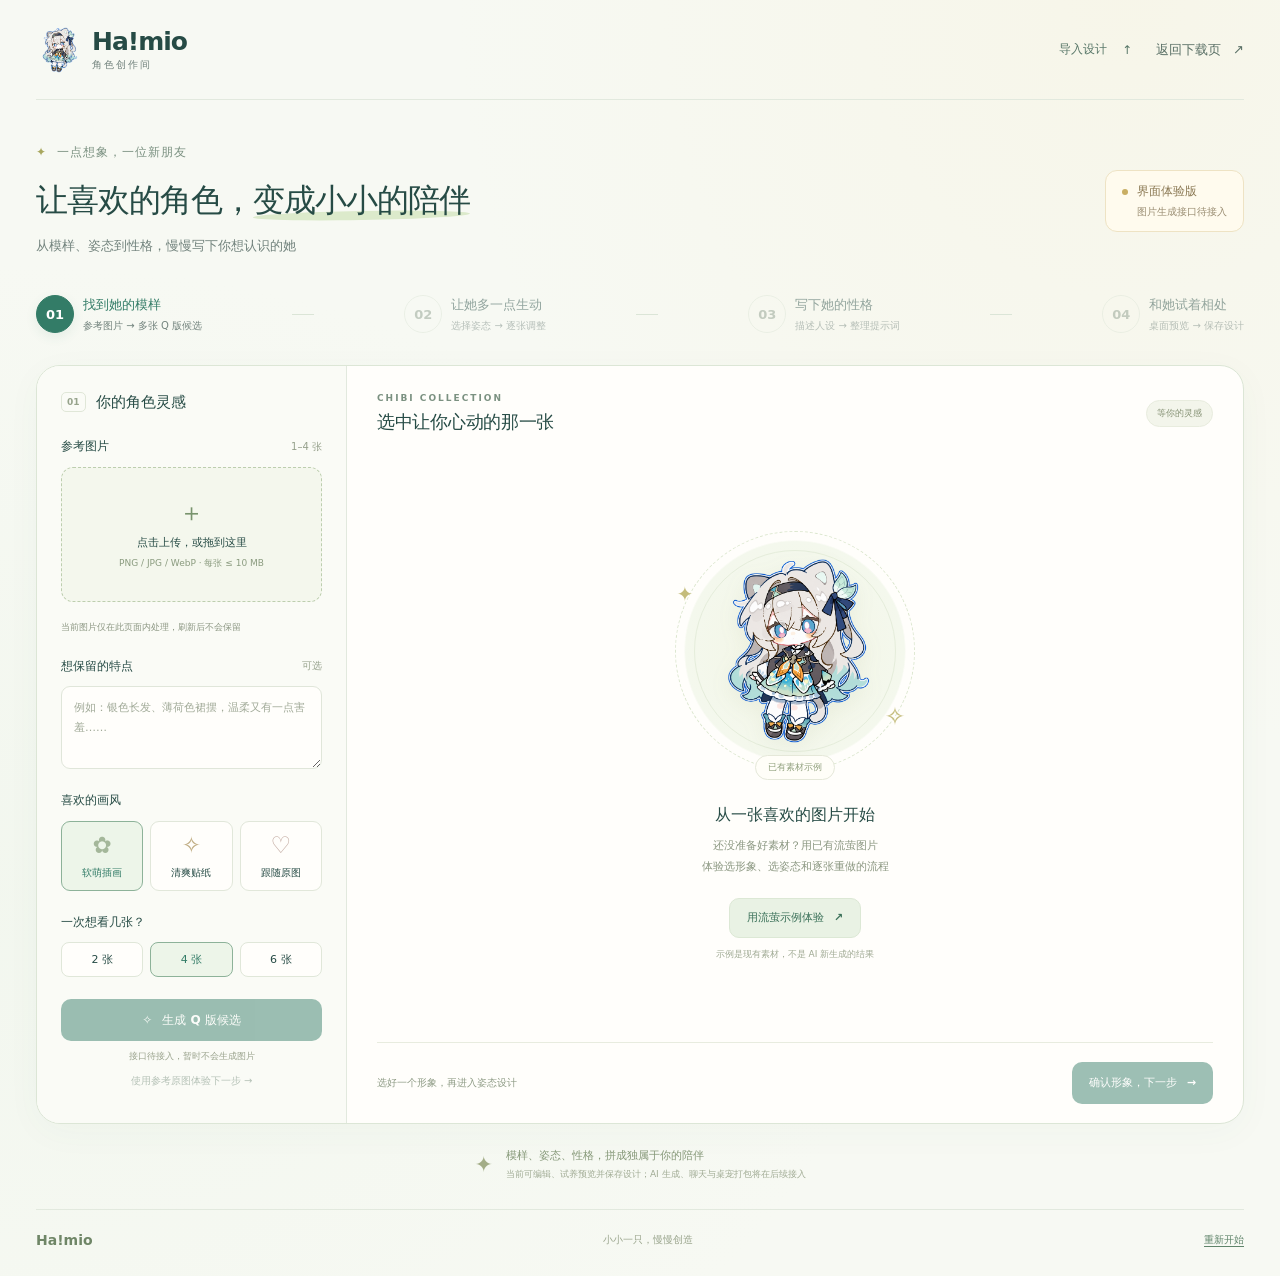
==== commit 7818bb10: "Add pet trial preview and restorable studio projects" ====
--- a/studio/index.html
+++ b/studio/index.html
@@ -4,29 +4,32 @@
   <meta charset="utf-8">
   <meta name="viewport" content="width=device-width,initial-scale=1">
   <meta name="theme-color" content="#f5f8f2">
-  <meta name="description" content="Ha!mio 角色创作间：选择 Q 版形象、设计姿态，再写下专属人设。当前为界面体验版，AI 接口待接入。">
+  <meta name="description" content="Ha!mio 角色创作间：选择 Q 版形象、设计姿态、写下专属人设，在模拟桌面里试着相处。当前为界面体验版，AI 接口待接入。">
   <title>角色创作间 · Ha!mio</title>
   <link rel="icon" href="../favicon.ico">
-  <link rel="stylesheet" href="studio.css">
-  <script type="module" src="studio.js"></script>
+  <link rel="stylesheet" href="studio.css?v=trial-1">
+  <script type="module" src="studio.js?v=trial-1"></script>
 </head>
 <body>
   <a class="skip-link" href="#workspace">跳到创作区域</a>
   <header class="header page-width">
     <a class="brand" href="../"><img src="../assets/idle.png" width="46" height="46" alt=""><span>Ha!mio <small>角色创作间</small></span></a>
-    <nav aria-label="页面导航"><a href="../">返回下载页 <span aria-hidden="true">↗</span></a></nav>
+    <nav aria-label="页面导航"><label class="project-import" for="project-input">导入设计 <span aria-hidden="true">↑</span><input id="project-input" type="file" accept=".json,application/json"></label><a href="../">返回下载页 <span aria-hidden="true">↗</span></a></nav>
   </header>
   <main class="page-width">
     <section class="intro" aria-labelledby="page-title">
       <div><p class="eyebrow"><span class="little-star" aria-hidden="true">✦</span> 一点想象，一位新朋友</p><h1 id="page-title">让喜欢的角色，<span>变成小小的陪伴</span></h1><p class="intro-text">从模样、姿态到性格，慢慢写下你想认识的她</p></div>
       <div class="mode-tag"><span class="status-dot" aria-hidden="true"></span><span>界面体验版<small id="api-label">图片生成接口待接入</small></span></div>
     </section>
+    <div class="notice" id="project-notice" role="status" hidden></div>
     <div class="steps" aria-label="创作步骤">
       <button class="step is-current" id="step-one" aria-current="step"><span class="step-number">01</span><span>找到她的模样<small>参考图片 → 多张 Q 版候选</small></span></button>
       <span class="step-line" aria-hidden="true"></span>
       <button class="step" id="step-two" disabled><span class="step-number">02</span><span>让她多一点生动<small>选择姿态 → 逐张调整</small></span><span class="step-lock" id="step-lock">先确认形象</span></button>
       <span class="step-line" aria-hidden="true"></span>
       <button class="step" id="step-three" disabled><span class="step-number">03</span><span>写下她的性格<small>描述人设 → 整理提示词</small></span><span class="step-lock" id="persona-step-lock">先确认形象</span></button>
+      <span class="step-line" aria-hidden="true"></span>
+      <button class="step" id="step-four" disabled><span class="step-number">04</span><span>和她试着相处<small>桌面预览 → 保存设计</small></span><span class="step-lock" id="trial-step-lock">先确认形象</span></button>
     </div>
 
     <section class="workspace" id="workspace" aria-label="角色创作工作台">
@@ -117,11 +120,39 @@
           <div class="persona-character"><div class="persona-avatar-wrap"><img id="persona-avatar" alt="正在设计人设的角色"></div><div><span class="persona-character-caption">正在认识</span><strong id="persona-character-name">你的角色</strong><span id="persona-source"></span></div><span class="persona-character-spark" aria-hidden="true">✦</span></div>
           <section class="persona-preview-section" aria-labelledby="dialogue-preview-title"><div class="persona-section-heading"><h3 id="dialogue-preview-title">听听你写的她</h3><span>手写内容预览</span></div><div id="persona-dialogue" class="persona-dialogue"><p class="persona-preview-empty">写下一句招呼或对话示例，它们会出现在这里</p></div><p class="field-note">这里只展示你填写的台词，不是 AI 实时回复</p></section>
           <section class="persona-prompt-section" aria-labelledby="prompt-preview-title"><div class="persona-section-heading"><h3 id="prompt-preview-title">她的人设提示词</h3><span id="prompt-count">0 字</span></div><label class="sr-only" for="prompt-preview">根据填写内容整理的人设提示词</label><textarea id="prompt-preview" readonly rows="18" placeholder="左侧的设定会整理为可复制的人设提示词"></textarea><p class="field-note">随填写内容更新，可供后续聊天功能使用；尚未连接 AI 对话</p><div class="persona-prompt-actions"><button class="button secondary" id="copy-prompt">复制提示词</button><button class="button subtle" id="download-prompt">下载 TXT <span aria-hidden="true">↓</span></button></div></section>
-          <div class="result-footer persona-footer"><p>把形象、姿态和人设一起保存，留住这次创作</p><button class="button primary" id="persona-export">保存完整设计 JSON <span aria-hidden="true">↓</span></button></div>
+          <div class="result-footer persona-footer"><p>把形象、姿态和人设一起保存，留住这次创作</p><div class="footer-actions"><button class="button subtle" id="persona-export">保存完整设计 JSON <span aria-hidden="true">↓</span></button><button class="button primary" id="continue-trial">下一步，试着相处 <span aria-hidden="true">→</span></button></div></div>
+        </div>
+      </div>
+
+      <div id="trial-panel" class="workspace-layout trial-layout" hidden>
+        <aside class="control-panel trial-controls">
+          <div class="panel-heading"><span class="section-index">04</span><h2>让陪伴刚刚好</h2></div>
+          <button class="text-link persona-back" id="trial-back">← 返回人设设计</button>
+          <p class="trial-character-caption">正在试养</p><h3 id="trial-character-name">你的角色</h3><p id="trial-character-source" class="field-note"></p>
+          <div class="form-section trial-range-group"><label class="field-label" for="trial-size">角色大小 <output id="trial-size-value" for="trial-size">70%</output></label><input type="range" id="trial-size" min="30" max="100" step="1" value="70"></div>
+          <div class="form-section trial-range-group"><label class="field-label" for="trial-opacity">不透明度 <output id="trial-opacity-value" for="trial-opacity">100%</output></label><input type="range" id="trial-opacity" min="20" max="100" step="1" value="100"></div>
+          <div class="form-section trial-range-group"><label class="field-label" for="trial-sway">晃动幅度 <output id="trial-sway-value" for="trial-sway">40%</output></label><input type="range" id="trial-sway" min="0" max="100" step="1" value="40"></div>
+          <fieldset class="form-section"><legend class="field-label">切换姿态 <span id="trial-pose-count">0 个可用</span></legend><div id="trial-pose-options" class="trial-pose-options"></div><p id="trial-pose-note" class="field-note">只展示当前角色已准备好的图片</p></fieldset>
+          <button class="button secondary full-width" id="trial-say-greeting">再听一次开场白 <span aria-hidden="true">♡</span></button>
+          <div class="trial-small-actions"><button class="text-link" id="trial-home">回到初始位置</button><button class="text-link" id="trial-reset">恢复预览默认值</button></div>
+          <p class="field-note trial-control-note">拖动她，找个喜欢的位置；轻点可切换已有姿态。也可选中她后，用方向键移动、回车切换</p>
+        </aside>
+        <div class="result-panel trial-result">
+          <div class="result-heading"><div><p class="eyebrow">A LITTLE TIME TOGETHER</p><h2>先在这里，陪你一小会儿</h2></div><span class="small-pill">网页内模拟桌面</span></div>
+          <div class="notice" id="trial-notice" role="status" hidden></div>
+          <div class="trial-arena" id="trial-arena" aria-label="桌宠模拟桌面">
+            <div class="trial-wallpaper" aria-hidden="true"><span class="trial-wallpaper-orbit"></span><span class="trial-firefly f-one"></span><span class="trial-firefly f-two"></span><span class="trial-firefly f-three"></span><span class="trial-firefly f-four"></span><div class="trial-desktop-note"><span>✦</span><p>给生活留一点<br>柔软的空白</p><small>JUST A LITTLE COMPANY</small></div><div class="trial-desktop-window"><span class="window-dots">● ● ●</span><span class="window-line"></span><span class="window-line short"></span><span class="window-line"></span></div><div class="trial-taskbar"><span>✿</span><i></i><i></i><i></i><span class="taskbar-label">你的模拟桌面</span></div></div>
+            <div class="trial-speech" id="trial-speech" hidden><span id="trial-speech-source">你写的开场白</span><p id="trial-speech-text"></p></div>
+            <button class="trial-pet" id="trial-pet" aria-label="拖动角色；轻点切换已有姿态" title="拖动她，或轻点切换已有姿态" type="button"><span class="trial-pet-body" id="trial-pet-body"><img id="trial-image-a" alt="" draggable="false"><img id="trial-image-b" alt="" draggable="false"></span></button>
+            <p class="trial-arena-empty" id="trial-arena-empty">先确认一个角色形象，再来这里见面</p>
+          </div>
+          <div class="trial-caption"><span id="trial-current-pose">当前：基础形象</span><span id="trial-motion-status">轻轻晃动中</span></div>
+          <p class="field-note trial-disclaimer">这里的开场白来自你填写的人设，不是 AI 回复；预览只在网页里显示，不会悬浮到其他应用上</p>
+          <div class="result-footer trial-footer"><p>把形象、姿态、人设和预览设置一起保存<br>下次通过右上角「导入设计」继续</p><button class="button primary" id="trial-export">保存我的角色 <span aria-hidden="true">↓</span></button></div>
         </div>
       </div>
     </section>
-    <aside class="bottom-note"><span aria-hidden="true">✦</span><p>模样、姿态、性格，拼成独属于你的陪伴<span>当前可设计形象与人设并导出；AI 生成、聊天与桌宠打包将在后续接入</span></p></aside>
+    <aside class="bottom-note"><span aria-hidden="true">✦</span><p>模样、姿态、性格，拼成独属于你的陪伴<span>当前可编辑、试养预览并保存设计；AI 生成、聊天与桌宠打包将在后续接入</span></p></aside>
   </main>
   <footer class="page-width footer"><a href="../">Ha!mio</a><span>小小一只，慢慢创造</span><button class="text-link" id="reset-project">重新开始</button></footer>
   <noscript><p class="noscript">请开启浏览器 JavaScript，才能使用图片上传和角色设计功能</p></noscript>
--- a/studio/studio.css
+++ b/studio/studio.css
@@ -69,10 +69,115 @@
   .persona-avatar-wrap { flex-basis: 80px; width: 80px; height: 96px; }
   #persona-character-name { font-size: 19px; }
 }
+
+/* Fourth step: a small browser desktop, with a rigid sprite and gentle motion. */
+.header nav { display: flex; align-items: center; gap: 24px; }
+.project-import { position: relative; display: inline-flex; align-items: center; gap: 7px; overflow: hidden; font-size: 12px; color: #587768; cursor: pointer; }
+.project-import input { position: absolute; inset: 0; width: 100%; height: 100%; opacity: 0; cursor: pointer; }
+.project-import:focus-within { outline: 3px solid #a47d51; outline-offset: 5px; border-radius: 3px; }
+.steps { gap: 10px; justify-content: space-between; }
+.step { min-width: 0; gap: 9px; }
+.step-line { width: 22px; flex-shrink: 1; }
+.steps .step-lock { display: none; }
+.trial-layout { grid-template-columns: 285px minmax(0, 1fr); }
+.trial-character-caption { color: #8a9b7c; font-size: 10px; margin-bottom: 7px; letter-spacing: 1px; }
+#trial-character-name { font-size: 22px; font-weight: 600; overflow-wrap: anywhere; }
+#trial-character-source { margin-bottom: 28px; }
+.trial-range-group { margin-bottom: 24px; }
+.trial-range-group .field-label { margin-bottom: 12px; }
+.trial-range-group output { color: #678763; font-size: 11px; font-weight: 500; font-variant-numeric: tabular-nums; }
+.trial-range-group input[type="range"] { display: block; appearance: none; -webkit-appearance: none; width: 100%; height: 8px; border: 0; padding: 0; border-radius: 8px; background: #dfe9d7; cursor: pointer; }
+.trial-range-group input[type="range"]::-webkit-slider-thumb { appearance: none; width: 21px; height: 21px; border: 3px solid #fffefb; border-radius: 50%; background: #78a48a; box-shadow: 0 1px 5px #42755938; }
+.trial-range-group input[type="range"]::-moz-range-thumb { width: 15px; height: 15px; border: 3px solid #fffefb; border-radius: 50%; background: #78a48a; box-shadow: 0 1px 5px #42755938; }
+.trial-pose-options { display: flex; flex-wrap: wrap; gap: 8px; }
+.trial-pose-options button { min-height: 35px; max-width: 100%; overflow-wrap: anywhere; border: 1px solid #e0e7d7; background: #fffefb; color: #78906b; border-radius: 8px; padding: 8px 10px; font-size: 10px; }
+.trial-pose-options button[aria-pressed="true"] { border-color: #92af8b; color: #367052; background: #eaf3e4; }
+.trial-small-actions { display: flex; justify-content: space-between; gap: 8px; margin-top: 17px; }
+.trial-control-note { margin-top: 27px; }
+.trial-result { min-height: 710px; padding-bottom: 0; }
+.trial-arena { height: 470px; position: relative; flex-shrink: 0; overflow: hidden; border: 1px solid #dbe5d1; border-radius: 17px; background: linear-gradient(145deg, #edf3e6 0%, #f5f7ec 38%, #f6ecd9 100%); isolation: isolate; }
+.trial-wallpaper { position: absolute; inset: 0; overflow: hidden; pointer-events: none; user-select: none; }
+.trial-wallpaper-orbit { position: absolute; width: 550px; height: 550px; border: 1px solid #dce6ce; border-radius: 50%; right: -210px; top: -210px; box-shadow: 0 0 0 32px #f9fbf130, 0 0 0 33px #e0e7d450; }
+.trial-desktop-note { position: absolute; left: 27px; top: 28px; color: #7a997e; }
+.trial-desktop-note > span { font-size: 22px; color: #b9af70; }
+.trial-desktop-note p { font-size: 20px; line-height: 1.75; margin-top: 13px; letter-spacing: 2px; font-weight: 300; }
+.trial-desktop-note small { display: block; font-size: 7px; letter-spacing: 2px; margin-top: 14px; color: #a6b397; }
+.trial-desktop-window { position: absolute; top: 42px; right: -26px; width: 215px; height: 137px; padding: 12px 17px; border: 1px solid #e3e8d8; border-radius: 11px; background: #fffef760; transform: rotate(-5deg); opacity: .75; }
+.window-dots { display: block; font-size: 7px; color: #c6d4b8; letter-spacing: 2px; margin-bottom: 20px; }
+.window-line { display: block; height: 6px; width: 75%; background: #dfe8d3; border-radius: 5px; margin: 13px 0; }
+.window-line.short { width: 50%; }
+.trial-taskbar { position: absolute; height: 40px; bottom: 0; left: 0; right: 0; border-top: 1px solid #dbe4cf; background: #fffef773; display: flex; align-items: center; gap: 13px; padding: 0 17px; color: #88a17b; }
+.trial-taskbar > span:first-child { font-size: 22px; }
+.trial-taskbar i { width: 12px; height: 12px; border-radius: 4px; background: #bdcfad; }
+.trial-taskbar i:nth-of-type(2) { background: #e2d8b7; }
+.trial-taskbar i:nth-of-type(3) { background: #d7cfc2; }
+.taskbar-label { margin-left: auto; font-size: 8px; color: #96a28a; }
+.trial-firefly { position: absolute; width: 5px; height: 5px; border-radius: 50%; background: #cec782; box-shadow: 0 0 8px 3px #e4dfa452; opacity: .5; animation: trial-firefly 7s ease-in-out infinite; }
+.f-one { left: 20%; top: 68%; }
+.f-two { left: 75%; top: 28%; animation-delay: -3s; }
+.f-three { left: 40%; top: 32%; animation-delay: -5s; width: 3px; height: 3px; }
+.f-four { right: 10%; bottom: 21%; animation-delay: -1s; width: 4px; height: 4px; }
+.trial-pet { position: absolute; left: 0; top: 0; width: 220px; height: 220px; padding: 12px; border: 0; border-radius: 20px; background: transparent; cursor: grab; user-select: none; touch-action: none; z-index: 2; -webkit-user-select: none; -webkit-touch-callout: none; }
+.trial-pet:active,.trial-pet.is-dragging { cursor: grabbing; }
+.trial-pet:focus-visible { outline: 2px dashed #74997c; outline-offset: -2px; }
+.trial-pet-body { display: block; position: relative; width: 100%; height: 100%; transform-origin: 50% 75%; animation: trial-sway 6.5s ease-in-out infinite; will-change: transform; }
+.trial-pet img { position: absolute; width: 100%; height: 100%; inset: 0; object-fit: contain; opacity: 0; pointer-events: none; user-select: none; filter: drop-shadow(0 3px 2px #5f754211); transition: opacity .28s ease-in-out; }
+.trial-pet img.is-visible { opacity: 1; }
+.trial-pet.is-dragging .trial-pet-body { animation-play-state: paused; }
+.trial-arena.motion-paused .trial-pet-body,.trial-arena.motion-paused .trial-firefly { animation-play-state: paused; }
+.trial-arena.motion-none .trial-pet-body { animation: none; transform: none; }
+.trial-arena-empty { position: absolute; bottom: 115px; inset-inline: 25px; text-align: center; color: #8ba07f; font-size: 12px; line-height: 1.8; }
+.trial-speech { position: absolute; z-index: 3; width: max-content; max-width: min(270px, calc(100% - 24px)); padding: 12px 15px; border: 1px solid #dce6ce; border-radius: 14px 14px 14px 5px; background: #fffff8f5; box-shadow: 0 4px 18px #6c805510; pointer-events: auto; }
+.trial-speech > span { display: block; font-size: 8px; color: #96a580; margin-bottom: 5px; }
+.trial-speech p { max-height: 109px; overflow-y: auto; font-size: 12px; line-height: 1.8; white-space: pre-wrap; overflow-wrap: anywhere; color: #426957; }
+.trial-caption { display: flex; justify-content: space-between; align-items: flex-start; gap: 13px; padding: 12px 2px; color: #8c9d7d; font-size: 10px; line-height: 1.6; }
+.trial-caption > span:first-child { overflow-wrap: anywhere; }
+.trial-caption > span:last-child { flex-shrink: 0; font-size: 9px; }
+.trial-disclaimer { margin-bottom: 22px; font-size: 9px; }
+.trial-footer p { max-width: 65%; }
+@keyframes trial-sway { 0%,100% { transform: translateY(0) rotate(calc(-1 * var(--trial-sway-angle, 1.5deg))); } 50% { transform: translateY(calc(-1 * var(--trial-sway-rise, 2px))) rotate(var(--trial-sway-angle, 1.5deg)); } }
+@keyframes trial-firefly { 0%,100% { transform: translateY(3px); opacity: .25; } 50% { transform: translate(5px,-6px); opacity: .65; } }
+@media (max-width: 1100px) {
+  .steps { gap: 8px; }
+  .step { gap: 6px; font-size: 11px; }
+  .step-number { width: 31px; height: 31px; flex-shrink: 0; }
+  .step small { font-size: 8px; }
+  .step-line { width: 12px; }
+  .trial-layout { grid-template-columns: 245px minmax(0,1fr); }
+  .trial-arena { height: 440px; }
+  .trial-desktop-note { left: 21px; top: 22px; }
+  .trial-desktop-note p { font-size: 17px; }
+  .trial-desktop-window { right: -90px; opacity: .55; }
+  .trial-result .result-heading { flex-wrap: wrap; }
+}
 @media (max-width: 760px) {
-  .steps { display: grid; grid-template-columns: repeat(3, minmax(0, 1fr)); align-items: stretch; gap: 8px; }
+  .header nav { gap: 13px; }
+  .header nav a,.project-import { font-size: 10px; }
+  .header nav span { margin-left: 0; }
+  .steps { grid-template-columns: repeat(2,minmax(0,1fr)); gap: 15px 18px; }
+  .step { flex-direction: row; align-items: center; font-size: 11px; gap: 9px; }
+  .trial-controls { padding: 22px 21px; }
+  #trial-character-source { margin-bottom: 22px; }
+  .trial-control-note { margin-top: 20px; }
+  .trial-result { padding: 23px 14px 0; min-height: 0; }
+  .trial-arena { height: 405px; border-radius: 13px; }
+  .trial-desktop-note p { font-size: 15px; }
+  .trial-desktop-note small { font-size: 6px; letter-spacing: 1.5px; }
+  .trial-speech { max-width: calc(100% - 24px); padding: 10px 12px; }
+  .trial-speech p { font-size: 11px; max-height: 88px; }
+  .trial-footer p { max-width: 100%; }
+  .trial-caption { font-size: 9px; gap: 6px; }
+  .trial-caption > span:last-child { font-size: 8px; }
+  .trial-firefly { animation-duration: 8s; }
+}
+@media (prefers-reduced-motion: reduce) {
+  .trial-pet-body,.trial-firefly { animation: none !important; transform: none !important; }
+  .trial-pet img { transition: none; }
+}
+@media (max-width: 760px) {
+  .steps { display: grid; grid-template-columns: repeat(2, minmax(0, 1fr)); align-items: stretch; gap: 15px 18px; }
   .steps .step-line { display: none; }
-  .step { min-width: 0; flex-direction: column; align-items: flex-start; gap: 8px; font-size: 11px; }
+  .step { min-width: 0; flex-direction: row; align-items: center; gap: 9px; font-size: 11px; }
   .step small { font-size: 8px; line-height: 1.6; letter-spacing: -.2px; }
   .step-number { width: 30px; height: 30px; }
   .persona-controls { padding: 23px 20px; }
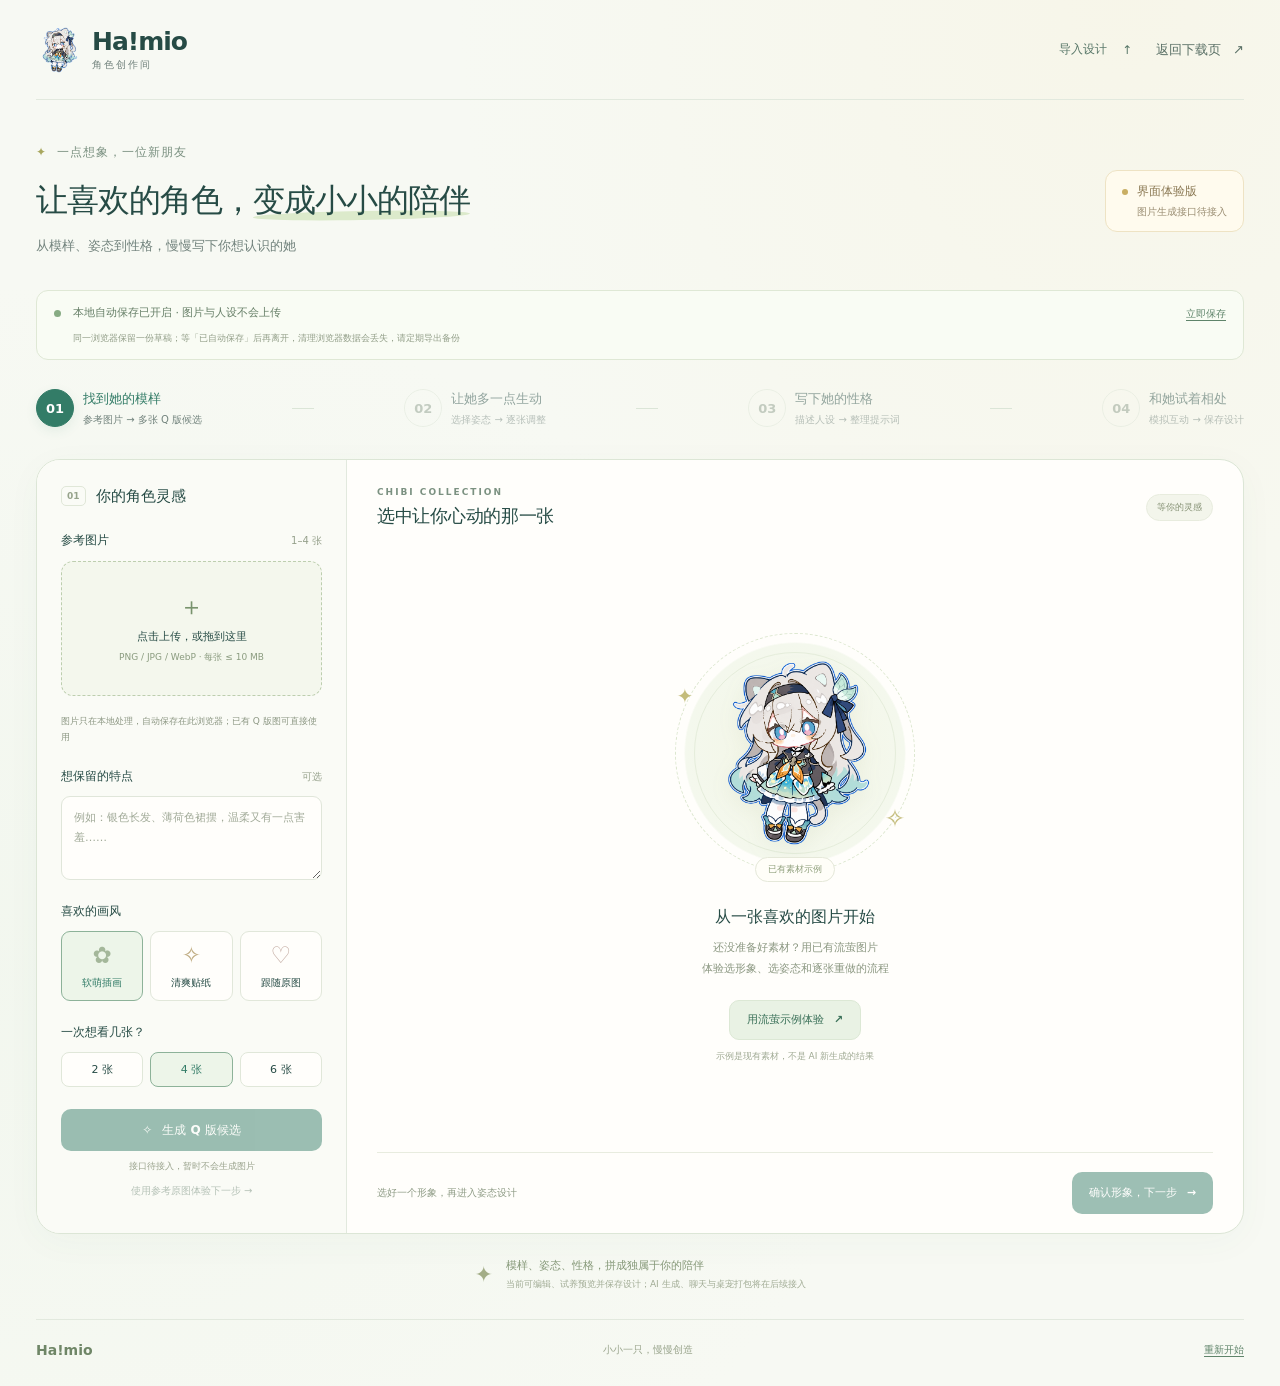
==== commit d98fbc0b: "Add pose revisions, interaction mappings, and local Studio drafts" ====
--- a/studio/index.html
+++ b/studio/index.html
@@ -7,8 +7,10 @@
   <meta name="description" content="Ha!mio 角色创作间：选择 Q 版形象、设计姿态、写下专属人设，在模拟桌面里试着相处。当前为界面体验版，AI 接口待接入。">
   <title>角色创作间 · Ha!mio</title>
   <link rel="icon" href="../favicon.ico">
-  <link rel="stylesheet" href="studio.css?v=trial-1">
-  <script type="module" src="studio.js?v=trial-1"></script>
+  <link rel="stylesheet" href="studio.css?v=workflow-1">
+  <link rel="stylesheet" href="workflow.css?v=workflow-1">
+  <link rel="stylesheet" href="interactions.css?v=workflow-1">
+  <script type="module" src="studio.js?v=workflow-1"></script>
 </head>
 <body>
   <a class="skip-link" href="#workspace">跳到创作区域</a>
@@ -22,6 +24,7 @@
       <div class="mode-tag"><span class="status-dot" aria-hidden="true"></span><span>界面体验版<small id="api-label">图片生成接口待接入</small></span></div>
     </section>
     <div class="notice" id="project-notice" role="status" hidden></div>
+    <div class="draft-bar"><span class="draft-dot" aria-hidden="true"></span><span id="draft-status" role="status">正在读取本地草稿…</span><button id="draft-save" class="text-link" type="button">立即保存</button><small>同一浏览器保留一份草稿；等「已自动保存」后再离开，清理浏览器数据会丢失，请定期导出备份</small></div>
     <div class="steps" aria-label="创作步骤">
       <button class="step is-current" id="step-one" aria-current="step"><span class="step-number">01</span><span>找到她的模样<small>参考图片 → 多张 Q 版候选</small></span></button>
       <span class="step-line" aria-hidden="true"></span>
@@ -29,7 +32,7 @@
       <span class="step-line" aria-hidden="true"></span>
       <button class="step" id="step-three" disabled><span class="step-number">03</span><span>写下她的性格<small>描述人设 → 整理提示词</small></span><span class="step-lock" id="persona-step-lock">先确认形象</span></button>
       <span class="step-line" aria-hidden="true"></span>
-      <button class="step" id="step-four" disabled><span class="step-number">04</span><span>和她试着相处<small>桌面预览 → 保存设计</small></span><span class="step-lock" id="trial-step-lock">先确认形象</span></button>
+      <button class="step" id="step-four" disabled><span class="step-number">04</span><span>和她试着相处<small>模拟互动 → 保存设计</small></span><span class="step-lock" id="trial-step-lock">先确认形象</span></button>
     </div>
 
     <section class="workspace" id="workspace" aria-label="角色创作工作台">
@@ -39,7 +42,7 @@
           <div class="form-section"><label class="field-label" for="reference-input">参考图片 <span>1–4 张</span></label>
             <label class="upload-zone" id="upload-zone" for="reference-input"><span class="upload-icon" aria-hidden="true">＋</span><strong>点击上传，或拖到这里</strong><span>PNG / JPG / WebP · 每张 ≤ 10 MB</span><input id="reference-input" type="file" accept="image/png,image/jpeg,image/webp" multiple></label>
             <div id="reference-list" class="reference-list" aria-label="已上传的参考图"></div>
-            <p class="field-note">当前图片仅在此页面内处理，刷新后不会保留</p>
+            <p class="field-note">图片只在本地处理，自动保存在此浏览器；已有 Q 版图可直接使用</p>
           </div>
           <div class="form-section"><label class="field-label" for="description">想保留的特点 <span>可选</span></label><textarea id="description" maxlength="600" rows="3" placeholder="例如：银色长发、薄荷色裙摆，温柔又有一点害羞……"></textarea></div>
           <fieldset class="form-section"><legend class="field-label">喜欢的画风</legend><div class="style-options"><label><input type="radio" name="style" value="soft" checked><span><i aria-hidden="true">✿</i>软萌插画</span></label><label><input type="radio" name="style" value="sticker"><span><i aria-hidden="true">✧</i>清爽贴纸</span></label><label><input type="radio" name="style" value="reference"><span><i aria-hidden="true">♡</i>跟随原图</span></label></div></fieldset>
@@ -67,6 +70,7 @@
         </aside>
         <div class="result-panel">
           <div class="result-heading"><div><p class="eyebrow">LITTLE MOMENTS</p><h2>每一种心情，都慢慢打磨</h2></div><span class="small-pill" id="pose-count">0 个姿态</span></div>
+          <p class="pose-workflow-hint">给每张姿态添加参考和修改要求。已有图片可以直接导入，替换后保留最近 4 个旧版本，随时对比、用回。绘图接口尚未接入，当前不会自动改图。</p>
           <div class="notice" id="pose-notice" role="status" hidden></div>
           <div id="pose-empty" class="pose-empty"><span aria-hidden="true">✧</span><h3>开心、害羞，还是悄悄探头？</h3><p>在左侧选择一个或多个姿态<br>接入图片接口后，结果会出现在这里</p></div>
           <div class="pose-grid" id="pose-grid" aria-label="姿态图片" hidden></div>
@@ -135,19 +139,19 @@
           <fieldset class="form-section"><legend class="field-label">切换姿态 <span id="trial-pose-count">0 个可用</span></legend><div id="trial-pose-options" class="trial-pose-options"></div><p id="trial-pose-note" class="field-note">只展示当前角色已准备好的图片</p></fieldset>
           <button class="button secondary full-width" id="trial-say-greeting">再听一次开场白 <span aria-hidden="true">♡</span></button>
           <div class="trial-small-actions"><button class="text-link" id="trial-home">回到初始位置</button><button class="text-link" id="trial-reset">恢复预览默认值</button></div>
-          <p class="field-note trial-control-note">拖动她，找个喜欢的位置；轻点可切换已有姿态。也可选中她后，用方向键移动、回车切换</p>
+          <p class="field-note trial-control-note">轻点触发互动，拖动改变位置；也可用方向键移动、回车互动。完整扑腾动画还需要连续动作素材</p>
         </aside>
         <div class="result-panel trial-result">
-          <div class="result-heading"><div><p class="eyebrow">A LITTLE TIME TOGETHER</p><h2>先在这里，陪你一小会儿</h2></div><span class="small-pill">网页内模拟桌面</span></div>
+          <div class="result-heading"><div><p class="eyebrow">A LITTLE TIME TOGETHER</p><h2>先在这里，陪你一小会儿</h2></div><span class="small-pill">效果预览 · 模拟互动</span></div>
           <div class="notice" id="trial-notice" role="status" hidden></div>
           <div class="trial-arena" id="trial-arena" aria-label="桌宠模拟桌面">
             <div class="trial-wallpaper" aria-hidden="true"><span class="trial-wallpaper-orbit"></span><span class="trial-firefly f-one"></span><span class="trial-firefly f-two"></span><span class="trial-firefly f-three"></span><span class="trial-firefly f-four"></span><div class="trial-desktop-note"><span>✦</span><p>给生活留一点<br>柔软的空白</p><small>JUST A LITTLE COMPANY</small></div><div class="trial-desktop-window"><span class="window-dots">● ● ●</span><span class="window-line"></span><span class="window-line short"></span><span class="window-line"></span></div><div class="trial-taskbar"><span>✿</span><i></i><i></i><i></i><span class="taskbar-label">你的模拟桌面</span></div></div>
             <div class="trial-speech" id="trial-speech" hidden><span id="trial-speech-source">你写的开场白</span><p id="trial-speech-text"></p></div>
-            <button class="trial-pet" id="trial-pet" aria-label="拖动角色；轻点切换已有姿态" title="拖动她，或轻点切换已有姿态" type="button"><span class="trial-pet-body" id="trial-pet-body"><img id="trial-image-a" alt="" draggable="false"><img id="trial-image-b" alt="" draggable="false"></span></button>
+            <button class="trial-pet" id="trial-pet" aria-label="拖动角色；轻点触发互动" title="拖动她，或轻点触发互动" type="button"><span class="trial-pet-body" id="trial-pet-body"><img id="trial-image-a" alt="" draggable="false"><img id="trial-image-b" alt="" draggable="false"></span></button>
             <p class="trial-arena-empty" id="trial-arena-empty">先确认一个角色形象，再来这里见面</p>
           </div>
           <div class="trial-caption"><span id="trial-current-pose">当前：基础形象</span><span id="trial-motion-status">轻轻晃动中</span></div>
-          <p class="field-note trial-disclaimer">这里的开场白来自你填写的人设，不是 AI 回复；预览只在网页里显示，不会悬浮到其他应用上</p>
+          <p class="field-note trial-disclaimer">这里展示已准备的姿态和手写开场白，不是 AI 回复；工作、休息由按钮模拟，不读取真实应用。预览仅在网页内显示</p>
           <div class="result-footer trial-footer"><p>把形象、姿态、人设和预览设置一起保存<br>下次通过右上角「导入设计」继续</p><button class="button primary" id="trial-export">保存我的角色 <span aria-hidden="true">↓</span></button></div>
         </div>
       </div>
--- a/studio/workflow.css
+++ b/studio/workflow.css
@@ -0,0 +1,36 @@
+.draft-bar { display:flex; flex-wrap:wrap; align-items:center; gap:8px 12px; padding:13px 17px; margin:0 0 24px; border:1px solid #dfe8d5; border-radius:12px; background:#f9fcf4; color:#657e66; font-size:11px; line-height:1.7; }
+.draft-dot { width:7px; height:7px; background:#87ab83; border-radius:50%; flex-shrink:0; }
+.draft-bar small { flex-basis:100%; padding-left:19px; color:#929e88; font-size:9px; }
+.draft-bar button { margin-left:auto; flex-shrink:0; }
+#draft-status.error { color:#a9563e; }
+.pose-workflow-hint { font-size:11px; line-height:1.9; color:#869377; padding:0 0 20px; max-width:720px; }
+.pose-edit { margin:16px 0; padding-top:13px; border-top:1px solid #edf0e6; }
+.pose-edit .field-label { display:block; font-size:11px; color:#657c5e; }
+.pose-edit-note { margin-top:9px; font-size:11px; line-height:1.8; min-height:78px; resize:vertical; }
+.pose-reference { display:flex; flex-wrap:wrap; gap:8px; align-items:center; margin-top:12px; }
+.pose-reference img { width:54px; height:54px; object-fit:contain; padding:3px; border:1px solid #e4e8dc; border-radius:8px; background:#f8faf3; }
+.pose-reference > span { flex:1; min-width:75px; color:#8e9d80; font-size:10px; line-height:1.6; }
+.pose-file-button { position:relative; display:inline-flex; align-items:center; justify-content:center; cursor:pointer; border:1px dashed #b6c9a6; border-radius:7px; padding:8px 9px; font-size:10px; color:#5d8266; background:#f7faf1; line-height:1.6; }
+.pose-file-button:hover { background:#edf4e6; }
+.pose-file-button:focus-within { outline:2px solid #7e9f7b; outline-offset:2px; }
+.pose-file-button input { position:absolute; inset:0; opacity:0; width:100%; height:100%; cursor:pointer; padding:0; }
+.pose-actions { flex-wrap:wrap; align-items:center; gap:8px; }
+.pose-actions button { font-size:10px; }
+.pose-comparison { display:grid; grid-template-columns:1fr 1fr; gap:10px; margin-top:18px; padding-top:15px; border-top:1px solid #e4eadb; }
+.pose-version { display:flex; flex-direction:column; align-items:stretch; min-width:0; gap:9px; text-align:center; }
+.pose-version strong { font-size:11px; font-weight:500; color:#5f7f63; min-height:31px; display:grid; place-items:center; }
+.pose-version img { width:100%; aspect-ratio:1; object-fit:contain; background:linear-gradient(135deg,#f0f5e8,#faf7ed); border-radius:8px; padding:8px; }
+.pose-version select { width:100%; min-width:0; padding:6px; border:1px solid #dce5d1; color:#667f62; background:#fffef9; border-radius:6px; font-size:10px; }
+.pose-version .button { padding:8px 6px; font-size:10px; min-height:32px; }
+@media(max-width:760px) { .draft-bar { padding:11px 13px; font-size:10px; margin-bottom:20px; } .draft-bar small { font-size:8px; } .pose-workflow-hint { font-size:10px; } }
+@media(max-width:520px) {
+  .pose-grid { grid-template-columns:minmax(0,1fr); }
+  .pose-image { aspect-ratio:1.2; }
+  .pose-info { padding:16px; }
+  .pose-title strong { font-size:14px; }
+  .pose-edit .field-label, .pose-edit-note { font-size:12px; }
+  .pose-file-button, .pose-actions button { font-size:11px; min-height:40px; }
+  .pose-reference > span { font-size:11px; }
+  .pose-version select, .pose-version .button { min-height:40px; font-size:11px; }
+  .draft-bar small { font-size:10px; }
+}
--- a/studio/interactions.css
+++ b/studio/interactions.css
@@ -0,0 +1,32 @@
+/* The preview uses existing still images. These controls describe the trigger,
+   selected image, and missing-image fallback without implying generated motion. */
+.trial-bindings { padding-top: 3px; }
+.trial-binding-row { display: grid; grid-template-columns: minmax(0, 1fr); gap: 6px; margin-top: 13px; }
+.trial-binding-row > label { color: #637e65; font-size: 10px; line-height: 1.6; }
+.trial-binding-row select { width: 100%; min-width: 0; max-width: 100%; min-height: 37px; padding: 8px 9px; border: 1px solid #dfe7d7; border-radius: 8px; background: #fffefb; color: #456c56; font: inherit; font-size: 10px; text-overflow: ellipsis; outline-offset: 3px; }
+.trial-binding-row select:focus-visible { outline: 3px solid #a47d51; }
+.trial-binding-hint { color: #8a9a7f; font-size: 9px; line-height: 1.7; overflow-wrap: anywhere; }
+.trial-binding-hint.is-fallback { color: #9a8059; }
+.trial-scenarios { margin-bottom: 14px; padding: 13px 15px 12px; border: 1px solid #e0e8d7; border-radius: 12px; background: #f8faf2; }
+.trial-scenario-heading { display: flex; align-items: center; justify-content: space-between; gap: 10px; color: #52725c; font-size: 11px; font-weight: 600; }
+.trial-scenario-heading > span { color: #8c9b7d; font-size: 9px; font-weight: 400; }
+.trial-scenario-actions { display: flex; flex-wrap: wrap; gap: 7px; margin-top: 11px; }
+.trial-scenario-actions button { min-height: 35px; padding: 8px 12px; border: 1px solid #dce5d2; border-radius: 8px; background: #fffefb; color: #688360; font-size: 10px; line-height: 1.5; }
+.trial-scenario-actions button:hover:not(:disabled) { background: #f0f5e8; }
+.trial-scenario-actions button[aria-pressed="true"] { border-color: #93b394; background: #e9f3e5; color: #357454; }
+.trial-interaction-status { margin-top: 10px; color: #798c6f; font-size: 10px; line-height: 1.8; overflow-wrap: anywhere; }
+.trial-interaction-status.is-fallback { color: #977c4d; }
+.trial-pet[data-edge="right"][data-peek="true"] img { transform: scaleX(-1); }
+.trial-arena.is-work-scenario .trial-desktop-window { opacity: .95; background: #fffef799; }
+.trial-arena.is-rest-scenario { background: linear-gradient(145deg, #edf2eb 0%, #f0f3ef 40%, #edece1 100%); }
+@media (max-width: 760px) {
+  .trial-bindings { display: grid; grid-template-columns: repeat(2, minmax(0, 1fr)); gap: 0 13px; }
+  .trial-bindings > legend { margin-bottom: 0; }
+  .trial-binding-row { margin-top: 12px; }
+  .trial-scenarios { padding: 12px; }
+  .trial-scenario-actions { gap: 6px; }
+  .trial-scenario-actions button { flex: 1 1 calc(50% - 6px); }
+}
+@media (max-width: 370px) {
+  .trial-bindings { grid-template-columns: minmax(0, 1fr); }
+}
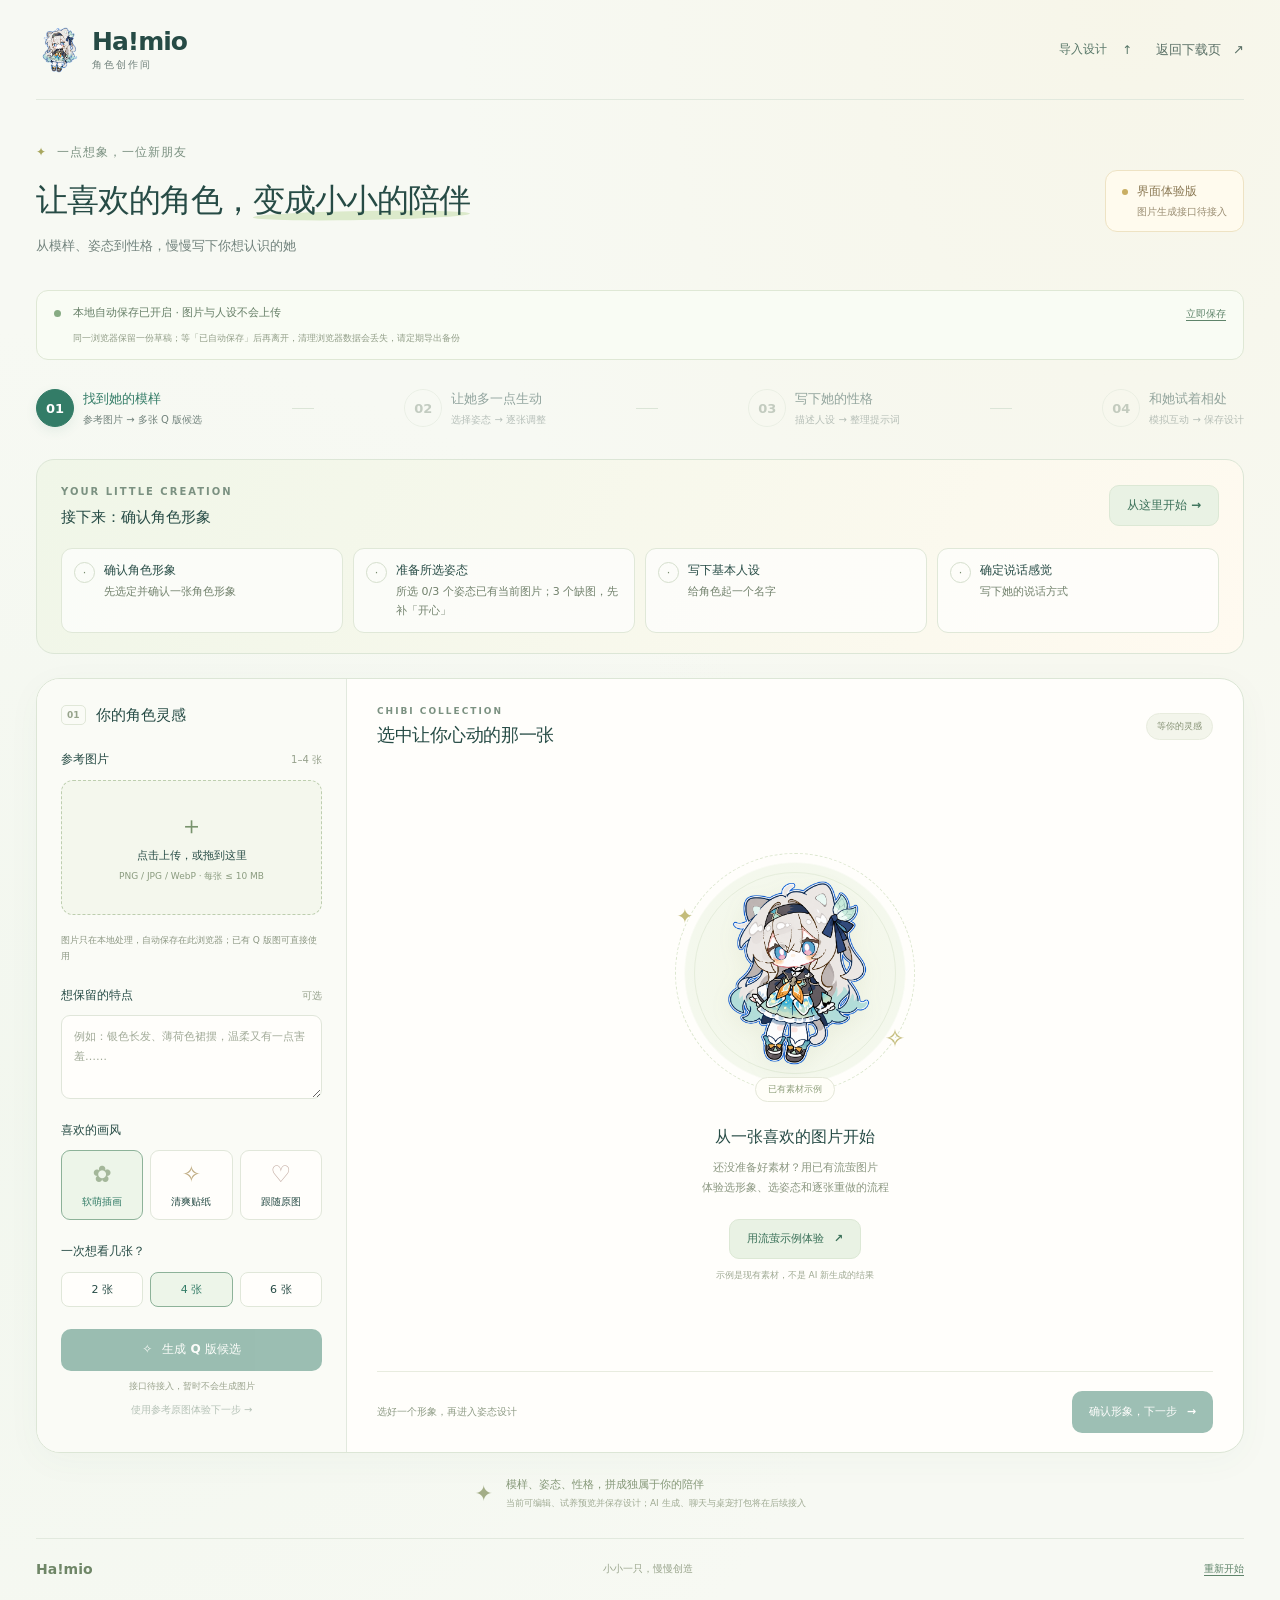
==== commit 97b27b11: "Add Studio creation checklist and portable design bundles" ====
--- a/studio/index.html
+++ b/studio/index.html
@@ -8,9 +8,9 @@
   <title>角色创作间 · Ha!mio</title>
   <link rel="icon" href="../favicon.ico">
   <link rel="stylesheet" href="studio.css?v=workflow-1">
-  <link rel="stylesheet" href="workflow.css?v=workflow-1">
+  <link rel="stylesheet" href="workflow.css?v=delivery-1">
   <link rel="stylesheet" href="interactions.css?v=workflow-1">
-  <script type="module" src="studio.js?v=workflow-1"></script>
+  <script type="module" src="studio.js?v=delivery-1"></script>
 </head>
 <body>
   <a class="skip-link" href="#workspace">跳到创作区域</a>
@@ -35,6 +35,10 @@
       <button class="step" id="step-four" disabled><span class="step-number">04</span><span>和她试着相处<small>模拟互动 → 保存设计</small></span><span class="step-lock" id="trial-step-lock">先确认形象</span></button>
     </div>
 
+    <section class="creation-progress" aria-label="当前设计概览">
+      <div class="creation-progress-heading"><div><span class="eyebrow">YOUR LITTLE CREATION</span><h2 id="creation-next-hint">先选定一个喜欢的形象</h2></div><button type="button" class="button secondary" id="review-next">从这里开始 →</button></div>
+      <div class="creation-checkpoints" id="creation-checkpoints"></div>
+    </section>
     <section class="workspace" id="workspace" aria-label="角色创作工作台">
       <div id="chibi-panel" class="workspace-layout">
         <aside class="control-panel">
@@ -152,7 +156,16 @@
           </div>
           <div class="trial-caption"><span id="trial-current-pose">当前：基础形象</span><span id="trial-motion-status">轻轻晃动中</span></div>
           <p class="field-note trial-disclaimer">这里展示已准备的姿态和手写开场白，不是 AI 回复；工作、休息由按钮模拟，不读取真实应用。预览仅在网页内显示</p>
-          <div class="result-footer trial-footer"><p>把形象、姿态、人设和预览设置一起保存<br>下次通过右上角「导入设计」继续</p><button class="button primary" id="trial-export">保存我的角色 <span aria-hidden="true">↓</span></button></div>
+          <section class="delivery-card" aria-labelledby="delivery-title">
+            <div class="delivery-heading"><div><p class="eyebrow">TAKE HER WITH YOU</p><h3 id="delivery-title">把这份喜欢，认真收好</h3></div><span class="delivery-icon" aria-hidden="true">✦</span></div>
+            <p class="delivery-intro">看看还有什么想补充的。现在就能导出，未完成的部分可以下次继续</p>
+            <ul class="delivery-checklist" id="delivery-checklist"></ul>
+            <div class="bundle-contents"><strong>创作包里有什么？</strong><p>选定形象 · 已有姿态图片 · 人设提示词 · 完整设计备份</p><small>参考图、修改要求和旧版本保存在完整设计中。解压后导入 project.json，即可继续编辑</small></div>
+            <button class="button primary full-width" id="export-bundle" type="button" disabled>导出创作包 ZIP <span aria-hidden="true">↓</span></button>
+            <p id="bundle-status" class="bundle-status" role="status" hidden></p>
+            <p class="bundle-note">这是素材和设定包，暂不生成 APK / EXE，也不会调用付费 AI 接口</p>
+          </section>
+          <div class="result-footer trial-footer"><p>只需要下次继续编辑？<br>也可以单独保存一份设计文件</p><button class="button secondary" id="trial-export">保存设计 JSON <span aria-hidden="true">↓</span></button></div>
         </div>
       </div>
     </section>
@@ -162,3 +175,4 @@
   <noscript><p class="noscript">请开启浏览器 JavaScript，才能使用图片上传和角色设计功能</p></noscript>
 </body>
 </html>
+
--- a/studio/workflow.css
+++ b/studio/workflow.css
@@ -34,3 +34,49 @@
   .pose-version select, .pose-version .button { min-height:40px; font-size:11px; }
   .draft-bar small { font-size:10px; }
 }
+
+/* A quiet, actionable progress summary; missing details never block a backup. */
+.creation-progress { margin:0 0 24px; padding:20px 24px; border:1px solid #dce6d6; border-radius:18px; background:linear-gradient(115deg,#f0f6e8,#fffaf0); }
+.creation-progress-heading { display:flex; align-items:center; justify-content:space-between; gap:18px; }
+.creation-progress-heading h2 { font-size:15px; line-height:1.7; margin-top:6px; font-weight:600; }
+.creation-progress-heading .button { flex-shrink:0; min-height:40px; font-size:12px; }
+.creation-checkpoints { display:grid; grid-template-columns:repeat(4,minmax(0,1fr)); gap:10px; margin-top:17px; }
+.creation-checkpoint { display:flex; align-items:flex-start; gap:9px; padding:12px; text-align:left; background:#ffffffad; border:1px solid #e0e8d8; border-radius:11px; min-width:0; }
+.creation-checkpoint:hover { border-color:#94af88; background:#fffefb; }
+.creation-checkpoint > span:last-child { min-width:0; }
+.creation-checkpoint strong { display:block; font-size:12px; font-weight:600; line-height:1.6; }
+.creation-checkpoint small { display:block; font-size:11px; line-height:1.7; color:#71816c; margin-top:3px; overflow-wrap:anywhere; }
+.check-symbol { display:grid; place-items:center; flex-shrink:0; width:21px; height:21px; margin-top:1px; border:1px solid #d5dfcd; border-radius:50%; color:#788b6e; font-size:11px; }
+[data-status="ready"] .check-symbol { color:#fff; background:#558c70; border-color:#558c70; }
+[data-status="pending"] .check-symbol { color:#8d6d37; background:#fbefd8; border-color:#e9d4ad; }
+.delivery-card { margin:26px 0 0; padding:22px; border:1px solid #dae5ce; border-radius:17px; background:linear-gradient(145deg,#f3f7ec,#fffbf1); }
+.delivery-heading { display:flex; align-items:center; justify-content:space-between; gap:16px; }
+.delivery-heading h3 { font-size:19px; line-height:1.6; font-weight:600; margin-top:7px; }
+.delivery-icon { display:grid; place-items:center; width:44px; height:44px; border-radius:13px; background:#e6efdc; color:#7f955d; font-size:25px; flex-shrink:0; }
+.delivery-intro { margin-top:11px; font-size:12px; line-height:1.9; color:#6f8069; }
+.delivery-checklist { list-style:none; padding:0; margin:17px 0; }
+.delivery-checklist li { display:flex; align-items:center; gap:10px; padding:12px 0; border-bottom:1px solid #e1e8d6; }
+.delivery-checklist li > div { flex:1; min-width:0; }
+.delivery-checklist strong { display:block; font-size:12px; line-height:1.7; }
+.delivery-checklist p { font-size:11px; line-height:1.8; color:#73846c; overflow-wrap:anywhere; }
+.delivery-checklist button { flex-shrink:0; min-height:36px; font-size:11px; padding:6px; }
+.bundle-contents { padding:14px 16px; margin:18px 0; background:#fffefa; border:1px dashed #cad9ba; border-radius:10px; }
+.bundle-contents strong { font-size:12px; }
+.bundle-contents p { margin:7px 0; font-size:12px; line-height:1.9; color:#60795b; }
+.bundle-contents small { display:block; font-size:11px; line-height:1.8; color:#7b8b72; }
+.bundle-note { font-size:11px; line-height:1.8; color:#79876e; text-align:center; margin-top:10px; }
+.bundle-status { margin-top:14px; font-size:12px; line-height:1.8; color:#3e7659; overflow-wrap:anywhere; }
+.bundle-status.error { color:#a9563e; }
+@media(max-width:760px) {
+  .creation-progress { padding:17px; }
+  .creation-checkpoints { grid-template-columns:repeat(2,minmax(0,1fr)); }
+  .creation-progress-heading h2 { font-size:14px; }
+  .delivery-card { padding:18px; }
+}
+@media(max-width:420px) {
+  .creation-progress-heading { align-items:flex-start; flex-direction:column; gap:10px; }
+  .creation-progress-heading .button { width:100%; }
+  .creation-checkpoint { padding:10px; gap:7px; }
+  .creation-checkpoint small { font-size:10px; }
+  .delivery-heading h3 { font-size:17px; }
+}
